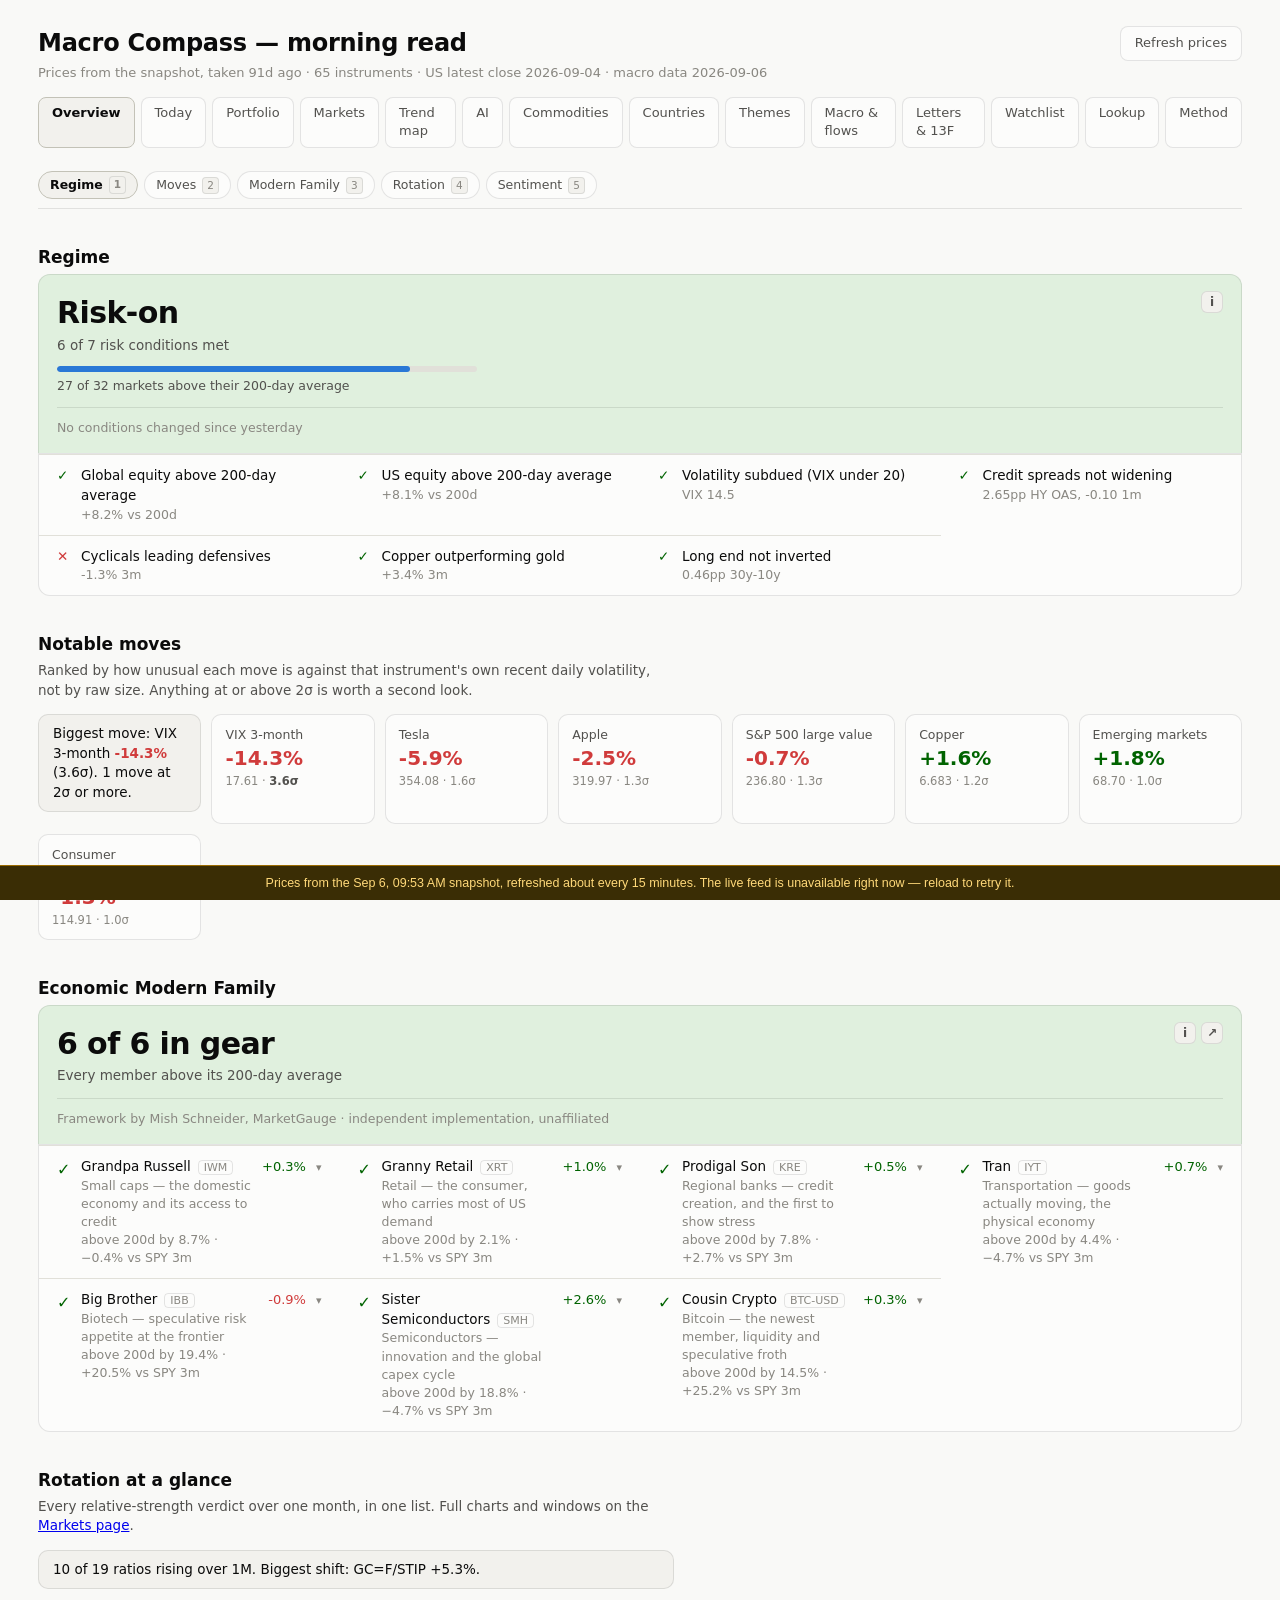
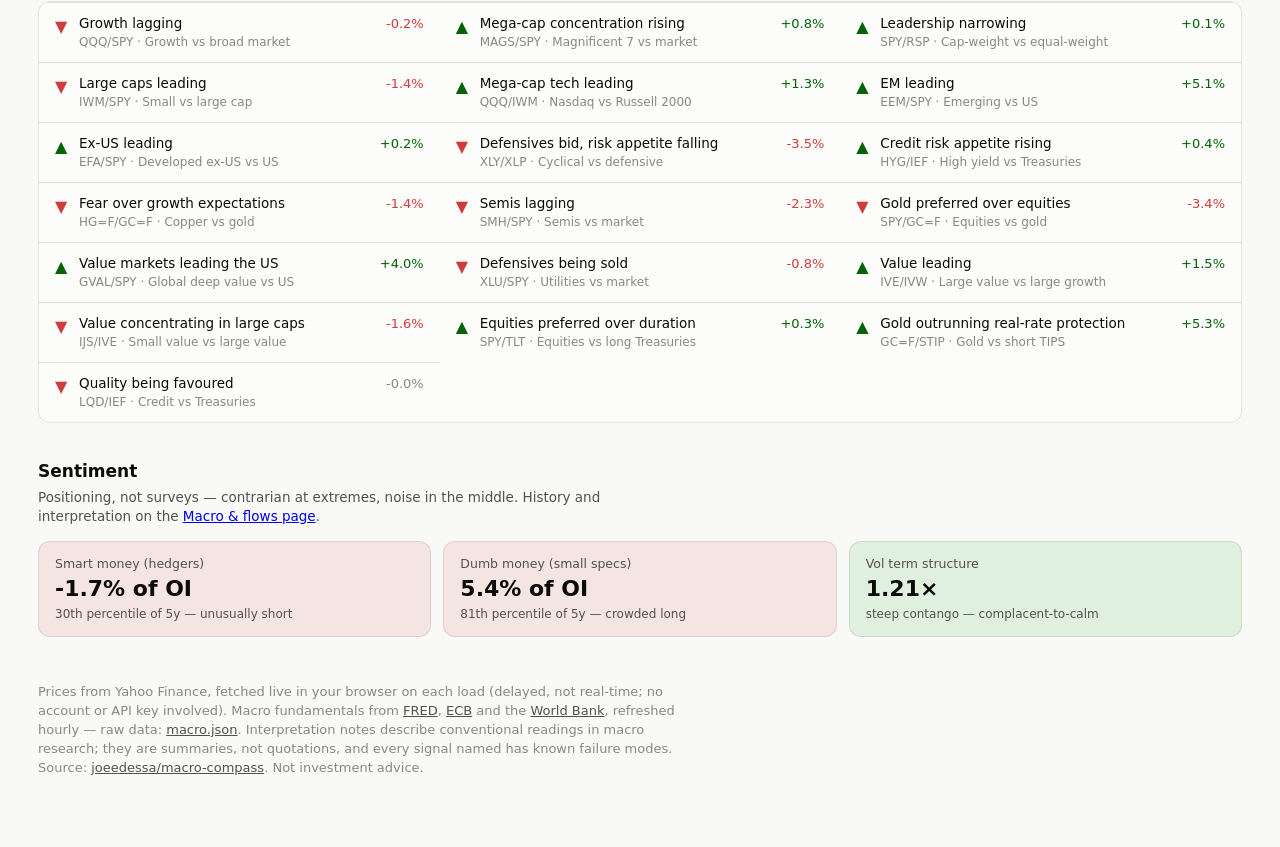
==== docs/index.html @ 332bec7d "The slope arrow reached five pages and skipped the watchlist Asked where to see it on the watchlist." ====
<!DOCTYPE html>
<html lang="en">
<head>
<meta charset="utf-8">
<meta name="viewport" content="width=device-width, initial-scale=1">
<title>Macro Compass — morning read</title>
<!-- SVG for modern browsers; the .ico fallback is what Safari and older
     browsers show in the tab, so both are needed to lose the default globe. -->
<link rel="icon" href="favicon.svg" type="image/svg+xml">
<link rel="alternate icon" href="favicon.ico" sizes="any">
<link rel="apple-touch-icon" href="apple-touch-icon.png">
<meta name="theme-color" content="#0f1b2d">
<meta name="description" content="Macro morning read: regime, relative strength and global markets from official and live sources.">
<link rel="manifest" href="site.webmanifest">
<link rel="stylesheet" href="styles.css?v=20260905e">
<link rel="stylesheet" href="mobile.css?v=20260905e">
<script src="mobile.js?v=20260905e" defer></script>
<script src="pricefloor.js?v=20260905e"></script>
<script src="quotes.js?v=20260905e"></script>
<script src="links.js?v=20260905e"></script>
</head>
<body>
<div class="wrap">
  <header>
    <div>
      <h1>Macro Compass — morning read</h1>
      <p class="stamp" id="stamp"></p>
    </div>
    <button id="refresh" type="button">Refresh prices</button>
  </header>
  <nav class="pages">
    <a href="./" class="here">Overview</a>
    <a href="tape.html">Today</a>
    <a href="portfolio.html">Portfolio</a>
    <a href="markets.html">Markets</a>
    <a href="trend.html">Trend map</a>
    <a href="ai.html">AI</a>
    <a href="commodities.html">Commodities</a>
    <a href="countries.html">Countries</a>
    <a href="themes.html">Themes</a>
    <a href="macro.html">Macro &amp; flows</a>
    <a href="letters.html">Letters &amp; 13F</a>
    <a href="watch.html">Watchlist</a>
    <a href="lookup.html">Lookup</a>
    <a href="method.html">Method</a>
  </nav>

  <nav class="jump" id="jump" aria-label="Jump to section">
    <a href="#s-regime" data-key="1">Regime<kbd>1</kbd></a>
    <a href="#s-moves" data-key="2">Moves<kbd>2</kbd></a>
    <a href="#s-family" data-key="3">Modern Family<kbd>3</kbd></a>
    <a href="#s-rotation" data-key="4">Rotation<kbd>4</kbd></a>
    <a href="#s-sentiment" data-key="5">Sentiment<kbd>5</kbd></a>
  </nav>

  <p id="status" hidden></p>

  <div id="markets" hidden>
    <h2 id="s-regime">Regime</h2>
    <div id="regime"></div>

    <h2 id="s-moves">Notable moves</h2>
    <p class="lede">Ranked by how unusual each move is against that instrument's own recent daily
      volatility, not by raw size. Anything at or above 2σ is worth a second look.</p>
    <div id="movers"></div>

    <h2 id="s-family">Economic Modern Family</h2>
    <div id="family"></div>

    <h2 id="s-rotation">Rotation at a glance</h2>
    <p class="lede">Every relative-strength verdict over one month, in one list.
      Full charts and windows on the <a href="markets.html">Markets page</a>.</p>
    <div id="rsnap"></div>

    <h2 id="s-sentiment">Sentiment</h2>
    <p class="lede">Positioning, not surveys — contrarian at extremes, noise in the middle.
      History and interpretation on the <a href="macro.html">Macro &amp; flows page</a>.</p>
    <div id="senti-strip"></div>
  </div>

  <footer>
    <p>Prices from Yahoo Finance, fetched live in your browser on each load (delayed, not real-time;
      no account or API key involved). Macro fundamentals from
      <a href="https://fred.stlouisfed.org/" rel="noopener">FRED</a>,
      <a href="https://data.ecb.europa.eu/" rel="noopener">ECB</a> and the
      <a href="https://data.worldbank.org/" rel="noopener">World Bank</a>, refreshed hourly —
      raw data: <a href="data/macro.json">macro.json</a>.
      Interpretation notes describe conventional readings in macro research; they are summaries,
      not quotations, and every signal named has known failure modes.
      Source: <a href="https://github.com/joeedessa/macro-compass" rel="noopener">joeedessa/macro-compass</a>.
      Not investment advice.</p>
  </footer>
</div>
<!-- Bump ?v= whenever these change: the Pages CDN and browsers cache them
     aggressively, and a stale app.js against a fresh page is a silent failure. -->
<script src="info.js?v=20260905e"></script>
<script src="universe.js?v=20260905e"></script>
<script src="app.js?v=20260905e"></script>
</body>
</html>
---- docs/styles.css ----
:root {
    color-scheme: light dark;
    --page:#f9f9f7; --surface-1:#fcfcfb; --surface-2:#f2f1ed;
    --text-primary:#0b0b0b; --text-secondary:#52514e; --text-muted:#898781;
    --grid:#e1e0d9; --baseline:#c3c2b7; --border:rgba(11,11,11,0.10);
    --series-1:#2a78d6; --series-2:#eb6834; --series-3:#1baf7a; --ma150:#9aa0a6;
    --up:#006300; --down:#d03b3b;
    --on-bg:rgba(12,163,12,0.10); --off-bg:rgba(208,59,59,0.10); --mixed-bg:rgba(250,178,25,0.14);
    /* Market state, deliberately not green and red.
       Open and closed were drawn in the same two colours as up and down, on
       pages where both appear inside one card — so a red dot beside a red
       percentage read as "down twice" rather than "shut, and down". A market
       being open is not good news and a market being shut is not bad news;
       they are not that kind of fact. Amber for trading, grey for not, and
       neither colour means anything about direction anywhere on this site. */
    --open:#a8730a; --open-bg:rgba(250,178,25,0.13); --shut:#898781;
  }
  @media (prefers-color-scheme: dark) {
    :root:where(:not([data-theme="light"])) {
      --page:#0d0d0d; --surface-1:#1a1a19; --surface-2:#232322;
      --text-primary:#fff; --text-secondary:#c3c2b7; --text-muted:#898781;
      --grid:#2c2c2a; --baseline:#383835; --border:rgba(255,255,255,0.10);
      --series-1:#3987e5; --series-2:#d95926; --series-3:#199e70; --ma150:#7d8286;
      --up:#0ca30c; --down:#e66767;
      --on-bg:rgba(12,163,12,0.14); --off-bg:rgba(230,103,103,0.14); --mixed-bg:rgba(250,178,25,0.16);
    --open:#fab219; --open-bg:rgba(250,178,25,0.16); --shut:#898781;
    }
  }
  :root[data-theme="dark"] {
    --page:#0d0d0d; --surface-1:#1a1a19; --surface-2:#232322;
    --text-primary:#fff; --text-secondary:#c3c2b7; --text-muted:#898781;
    --grid:#2c2c2a; --baseline:#383835; --border:rgba(255,255,255,0.10);
    --series-1:#3987e5; --series-2:#d95926; --series-3:#199e70; --ma150:#7d8286;
    --up:#0ca30c; --down:#e66767;
    --on-bg:rgba(12,163,12,0.14); --off-bg:rgba(230,103,103,0.14); --mixed-bg:rgba(250,178,25,0.16);
    --open:#fab219; --open-bg:rgba(250,178,25,0.16); --shut:#898781;
  }
  * { box-sizing:border-box; margin:0; }
  body { background:var(--page); color:var(--text-primary);
    font-family:system-ui,-apple-system,"Segoe UI",sans-serif; line-height:1.45; }
  .wrap { max-width:1240px; margin:0 auto; padding:26px 18px 70px; }

  header { display:flex; justify-content:space-between; align-items:flex-start; gap:16px; flex-wrap:wrap; }
  h1 { font-size:24px; font-weight:650; letter-spacing:-0.01em; }
  .stamp { color:var(--text-muted); font-size:13px; margin-top:3px; }
  #refresh { font:inherit; font-size:13px; color:var(--text-secondary); background:var(--surface-1);
    border:1px solid var(--border); border-radius:8px; padding:7px 14px; cursor:pointer; }
  #refresh:hover { color:var(--text-primary); }
  #status { margin:26px 0; color:var(--text-secondary); font-size:14px; }

  h2 { font-size:17px; font-weight:650; margin:36px 0 4px; }
  .lede { color:var(--text-secondary); font-size:13.5px; margin-bottom:14px; max-width:74ch; }

  nav.pages { display:flex; gap:6px; margin-top:14px; }
  nav.pages a { font-size:13px; color:var(--text-secondary); text-decoration:none;
    border:1px solid var(--border); border-radius:8px; padding:6px 13px; background:var(--surface-1); }
  nav.pages a:hover { color:var(--text-primary); border-color:var(--baseline); }
  nav.pages a.here { color:var(--text-primary); font-weight:620; background:var(--surface-2); border-color:var(--baseline); }

  /* sticky section nav */
  .jump { position:sticky; top:0; z-index:20; display:flex; gap:6px; flex-wrap:wrap;
    padding:9px 0; margin:14px 0 0; background:var(--page);
    border-bottom:1px solid var(--border); }
  .jump.inline { position:static; border-bottom:none; padding:2px 0 0; margin:0 0 4px; }
  .jump a { font-size:12.5px; color:var(--text-secondary); text-decoration:none;
    border:1px solid var(--border); border-radius:999px; padding:4px 11px;
    background:var(--surface-1); display:inline-flex; align-items:center; gap:6px; white-space:nowrap; }
  .jump a:hover { color:var(--text-primary); border-color:var(--baseline); }
  .jump a.here { color:var(--text-primary); font-weight:620; border-color:var(--baseline); background:var(--surface-2); }
  kbd { font:inherit; font-size:10.5px; color:var(--text-muted); background:var(--surface-2);
    border:1px solid var(--border); border-radius:4px; padding:0 4px; line-height:1.5; }
  .tabbtn kbd { margin-left:6px; }
  h2[id] { scroll-margin-top:56px; }

  /* regime change strip */
  .regime-change { display:flex; align-items:center; gap:8px; flex-wrap:wrap; margin-top:12px;
    padding-top:11px; border-top:1px solid var(--border); }
  .regime-change .clabel { font-size:12.5px; color:var(--text-muted); }
  .flip { display:inline-flex; align-items:center; gap:5px; font-size:12.5px; font-weight:560;
    border:1px solid var(--border); border-radius:999px; padding:3px 10px; background:var(--surface-1); }
  .flip .fmark { font-weight:700; }
  .flip.gained { color:var(--up); } .flip.gained .fmark { color:var(--up); }
  .flip.lost { color:var(--down); } .flip.lost .fmark { color:var(--down); }
  .newtag { font-size:10px; font-weight:700; text-transform:uppercase; letter-spacing:0.05em;
    margin-left:7px; padding:1px 5px; border-radius:4px; background:var(--surface-2);
    color:var(--text-secondary); border:1px solid var(--border); vertical-align:1px; }
  .regime-item.flipped-today { background:var(--surface-2); }

  /* back to top */
  #totop { position:fixed; right:18px; bottom:18px; z-index:40; width:40px; height:40px;
    border-radius:50%; border:1px solid #eda100; background:#eda100;
    color:#241a03; font-size:17px; font-weight:700; cursor:pointer; display:none;
    align-items:center; justify-content:center; box-shadow:0 4px 14px rgba(0,0,0,0.28); }
  #totop.show { display:flex; }
  #totop:hover { background:#fab219; border-color:#fab219; }

  /* per-section auto summary */
  .secsum { font-size:13.5px; color:var(--text-primary); background:var(--surface-2);
    border:1px solid var(--border); border-radius:10px; padding:9px 14px; margin-bottom:12px;
    max-width:74ch; }
  .secsum .delta { font-weight:620; }

  /* compact family rows (regime-style grid; chart opens in the shared panel below) */
  .family-list.compact { display:grid; grid-template-columns:repeat(auto-fit,minmax(300px,1fr)); }
  .family-list.compact .family-row { border-top:1px solid var(--grid); }
  .family-list.compact .family-row[aria-expanded="true"] { background:var(--surface-2); }
  #family-detail { background:var(--surface-2); border:1px solid var(--border); border-top:none;
    border-radius:0 0 12px 12px; padding:10px 18px 16px; }
  #family-detail .chart, #family-detail .legend { max-width:660px; }
  #family-detail .dtitle { font-size:13.5px; font-weight:620; margin:4px 0 2px; }

  /* signal scan */
  .sigwrap { background:var(--surface-1); border:1px solid var(--border); border-radius:12px; overflow:hidden; }
  .sigrow { display:flex; gap:10px; align-items:baseline; padding:9px 16px; border-top:1px solid var(--grid);
    font-size:13.5px; flex-wrap:wrap; }
  .sigrow:first-child { border-top:none; }
  .sigrow .mark { font-weight:700; width:14px; flex:none; }
  .sigrow .mark.up { color:var(--up); } .sigrow .mark.down { color:var(--down); }
  .sigrow .sname { color:var(--text-primary); font-weight:560; }
  .sigrow .ssym { color:var(--text-muted); font-size:12px; }
  .sigrow .swhat { color:var(--text-secondary); }
  .sigrow .swhen { margin-left:auto; color:var(--text-muted); font-size:12.5px; white-space:nowrap; }
  .sigrow .whip { color:var(--series-2); font-size:12px; border:1px solid var(--border);
    border-radius:4px; padding:0 5px; }

  .siggroup { margin-bottom:10px; }
  .siggroup summary { font-size:13px; font-weight:620; color:var(--text-secondary); cursor:pointer;
    padding:7px 2px; }
  .siggroup summary:hover { color:var(--text-primary); }
  .siggroup[open] summary { color:var(--text-primary); }

  /* rotation snapshot (overview) */
  .rsnap-list { background:var(--surface-1); border:1px solid var(--border); border-radius:12px;
    overflow:hidden; display:grid; grid-template-columns:repeat(auto-fit,minmax(330px,1fr)); }
  .rsnap-row { display:flex; gap:10px; align-items:flex-start; padding:11px 16px;
    border-top:1px solid var(--grid); text-decoration:none; color:inherit; }
  .rsnap-row:hover { background:var(--surface-2); }
  .rsnap-row .mark { font-weight:700; flex:none; width:14px; padding-top:1px; }
  .rsnap-row .mark.up { color:var(--up); } .rsnap-row .mark.down { color:var(--down); }
  .rsnap-row .rtext { display:flex; flex-direction:column; min-width:0; }
  .rsnap-row .rlabel { font-size:13.5px; color:var(--text-primary); }
  .rsnap-row .rdetail { font-size:12px; color:var(--text-muted); }
  .rsnap-delta { margin-left:auto; flex:none; font-size:13px; padding-top:1px; }

  /* sentiment strip */
  .senti-strip { display:grid; grid-template-columns:repeat(auto-fit,minmax(230px,1fr));
    gap:12px; margin-bottom:14px; }
  .senti-pill { border:1px solid var(--border); border-radius:12px; padding:13px 16px;
    background:var(--surface-1); }
  .senti-pill.good { background:var(--on-bg); } .senti-pill.bad { background:var(--off-bg); }
  .senti-pill.neutral { background:var(--mixed-bg); }
  .sp-label { font-size:12.5px; color:var(--text-secondary); }
  .sp-value { font-size:22px; font-weight:650; font-variant-numeric:tabular-nums; }
  .sp-detail { font-size:12px; color:var(--text-secondary); margin-top:1px; }

  /* Modern Family: same condition-list vocabulary as the regime block, with
     each member's chart collapsed behind its row. */
  .family-list { background:var(--surface-1); border:1px solid var(--border);
    border-radius:0 0 12px 12px; overflow:hidden; }
  .family-row { display:flex; align-items:flex-start; gap:10px; width:100%; text-align:left;
    font:inherit; background:none; border:none; border-top:1px solid var(--grid);
    padding:11px 18px; cursor:pointer; color:var(--text-primary); }
  .family-row:hover { background:var(--surface-2); }
  .family-row .mark { font-weight:700; flex:none; width:14px; padding-top:1px; }
  .family-row.yes .mark { color:var(--up); } .family-row.no .mark { color:var(--down); }
  .family-row .rtext { display:flex; flex-direction:column; min-width:0; }
  .family-row .rlabel { font-size:13.5px; }
  .tick { font-size:11px; color:var(--text-muted); margin-left:7px;
    border:1px solid var(--border); border-radius:4px; padding:0 5px;
    font-variant-numeric:tabular-nums; }
  .rowright { margin-left:auto; display:flex; align-items:center; gap:10px; flex:none;
    font-size:13px; padding-top:1px; }
  .chev { color:var(--text-muted); font-size:11px; transition:transform .2s ease; }
  .family-row[aria-expanded="true"] .chev { transform:rotate(180deg); }
  /* The SVG scales to its container, so at full row width it would render
     enormously tall. Cap it to a readable size. */
  .family-chart { padding:6px 18px 14px; background:var(--surface-2); }
  .family-chart .chart, .family-chart .legend { max-width:660px; }
  .expandall { font:inherit; font-size:12.5px; color:var(--text-secondary); background:var(--surface-1);
    border:1px solid var(--border); border-radius:8px; padding:5px 12px; cursor:pointer; margin-top:10px; }
  .expandall:hover { color:var(--text-primary); border-color:var(--baseline); }
  #family .regime-head { border-radius:12px 12px 0 0; }
  #family .infopanel { border-radius:0; border-top:none; }
  @media (prefers-reduced-motion:reduce) { .chev { transition:none; } }

  .icon { font:inherit; font-size:12px; line-height:1; width:22px; height:22px; display:inline-flex;
    align-items:center; justify-content:center; border:1px solid var(--border); border-radius:6px;
    background:var(--surface-2); color:var(--text-secondary); cursor:pointer; text-decoration:none;
    font-style:normal; font-weight:620; flex:none; }
  .icon:hover { color:var(--text-primary); border-color:var(--baseline); }
  .tools { display:flex; gap:5px; }

  /* regime */
  .regime-head { border-radius:12px 12px 0 0; padding:16px 18px; border:1px solid var(--border); border-bottom:none; }
  .regime-head.on { background:var(--on-bg); } .regime-head.off { background:var(--off-bg); }
  .regime-head.mixed { background:var(--mixed-bg); }
  .regime-top { display:flex; justify-content:space-between; align-items:flex-start; gap:12px; }
  .regime-label { font-size:30px; font-weight:660; letter-spacing:-0.02em; }
  .regime-score { font-size:13.5px; color:var(--text-secondary); margin-top:1px; }
  .breadth { margin-top:11px; max-width:420px; }
  .breadth-bar { height:6px; border-radius:3px; background:var(--grid); overflow:hidden; }
  .breadth-fill { height:100%; background:var(--series-1); border-radius:3px; }
  .breadth-text { display:block; font-size:12.5px; color:var(--text-secondary); margin-top:5px; }
  .regime-list { display:grid; grid-template-columns:repeat(auto-fit,minmax(280px,1fr));
    background:var(--surface-1); border:1px solid var(--border); border-radius:0 0 12px 12px; }
  .regime-item { display:flex; gap:10px; padding:11px 18px; border-top:1px solid var(--grid); font-size:13.5px; }
  .regime-item .mark { font-weight:700; flex:none; width:14px; }
  .regime-item.yes .mark { color:var(--up); } .regime-item.no .mark { color:var(--down); }
  .rtext { display:flex; flex-direction:column; }
  .rlabel { color:var(--text-primary); }
  .rdetail { color:var(--text-muted); font-size:12.5px; font-variant-numeric:tabular-nums; }
  .infopanel { background:var(--surface-1); border:1px solid var(--border); border-top:none;
    border-radius:0 0 12px 12px; padding:14px 18px 16px; margin-top:-1px; }
  .infopanel h4 { font-size:13.5px; font-weight:620; margin-bottom:4px; }
  .infopanel h4 + .ibody { margin-top:0; }
  .ibody { font-size:13px; color:var(--text-secondary); margin-top:8px; max-width:78ch; }

  /* movers */
  #movers { display:grid; grid-template-columns:repeat(auto-fill,minmax(150px,1fr)); gap:10px; }
  .mover { background:var(--surface-1); border:1px solid var(--border); border-radius:10px;
    padding:11px 13px; text-decoration:none; display:block; }
  .mover:hover { border-color:var(--baseline); }
  .mname { font-size:12.5px; color:var(--text-secondary); }
  .mbig { font-size:20px; font-weight:620; display:block; }
  .msub { font-size:11.5px; color:var(--text-muted); font-variant-numeric:tabular-nums; }
  .msub .sig { color:var(--text-secondary); font-weight:620; }

  .delta { font-variant-numeric:tabular-nums; }
  .delta.up { color:var(--up); } .delta.down { color:var(--down); } .delta.flat { color:var(--text-muted); }

  /* switchers & tabs */
  .switch { display:flex; align-items:center; gap:6px; flex-wrap:wrap; margin-bottom:14px; }
  .switch .slabel { font-size:13px; color:var(--text-muted); margin-right:2px; }
  .rangebtn, .tabbtn { font:inherit; font-size:13px; color:var(--text-secondary); background:var(--surface-1);
    border:1px solid var(--border); border-radius:8px; padding:5px 12px; cursor:pointer; }
  .rangebtn:hover, .tabbtn:hover { color:var(--text-primary); }
  .rangebtn[aria-pressed="true"], .tabbtn[aria-selected="true"] {
    color:var(--text-primary); font-weight:620; border-color:var(--baseline); background:var(--surface-2); }
  .rangebtn[aria-pressed="true"]::before, .tabbtn[aria-selected="true"]::before { content:"✓ "; font-weight:700; }

  /* cards */
  .grid { display:grid; gap:14px; grid-template-columns:repeat(auto-fill,minmax(330px,1fr)); }
  .card { perspective:1200px; }
  .card-inner { position:relative; transition:transform .45s ease; transform-style:preserve-3d; height:100%; }
  .card.flipped .card-inner { transform:rotateY(180deg); }
  .face { background:var(--surface-1); border:1px solid var(--border); border-radius:12px;
    padding:15px 16px 12px; backface-visibility:hidden; -webkit-backface-visibility:hidden; height:100%; }
  /* The note is often taller than the chart it replaces, so the back face
     scrolls, with a fade at the foot so it is obvious there is more below. */
  .face.back { position:absolute; inset:0; transform:rotateY(180deg); overflow-y:auto;
    -webkit-overflow-scrolling:touch;
    mask-image:linear-gradient(to bottom,#000 calc(100% - 22px),transparent);
    -webkit-mask-image:linear-gradient(to bottom,#000 calc(100% - 22px),transparent); }
  .face.back::-webkit-scrollbar { width:6px; }
  .face.back::-webkit-scrollbar-thumb { background:var(--baseline); border-radius:3px; }
  .face.back .ibody:last-child { padding-bottom:14px; }
  .card-head { display:flex; justify-content:space-between; align-items:flex-start; gap:10px; }
  .card h3 { font-size:14.5px; font-weight:620; }
  .card .meta { font-size:12px; color:var(--text-muted); margin-top:1px; }
  .card .latest { font-size:13px; color:var(--text-secondary); margin-top:3px; }
  .card .latest strong { color:var(--text-primary); font-weight:650; font-variant-numeric:tabular-nums; }
  .verdict { font-size:12.5px; margin-top:2px; font-weight:560; }
  .verdict.up { color:var(--up); } .verdict.down { color:var(--down); }
  .chart { position:relative; margin-top:6px; }
  .chart svg { display:block; width:100%; height:auto; }
  .chartslot { min-height:150px; }
  .legend { display:flex; gap:11px; flex-wrap:wrap; margin-top:7px; font-size:11.5px; color:var(--text-secondary); }
  .legend .key { display:inline-flex; align-items:center; gap:5px; }
  .legend .swatch { width:13px; height:0; border-top:2.5px solid; border-radius:2px; }
  .tooltip { position:absolute; pointer-events:none; display:none; background:var(--surface-1);
    border:1px solid var(--border); border-radius:8px; padding:6px 9px; font-size:12.5px;
    box-shadow:0 4px 14px rgba(0,0,0,0.14); z-index:5; }
  .tdate { color:var(--text-muted); font-size:11.5px; margin-bottom:2px; }
  .trow { display:flex; gap:6px; align-items:center; }
  .trow .tkey { width:12px; border-top:2.5px solid var(--series-1); border-radius:2px; flex:none; }
  .tval { font-weight:650; font-variant-numeric:tabular-nums; }
  .tname { color:var(--text-secondary); }

  /* market tables */
  .tabletitle { font-size:13px; font-weight:620; color:var(--text-secondary);
    text-transform:uppercase; letter-spacing:0.04em; margin:22px 0 7px; }
  .tablewrap { overflow-x:auto; background:var(--surface-1); border:1px solid var(--border); border-radius:12px; }
  table.mkt { border-collapse:collapse; width:100%; font-size:13px; min-width:860px; }
  table.mkt th { font-size:11.5px; font-weight:600; color:var(--text-muted); text-transform:uppercase;
    letter-spacing:0.03em; text-align:right; padding:9px 12px; border-bottom:1px solid var(--grid); white-space:nowrap; }
  table.mkt th.left, table.mkt td.left { text-align:left; }
  table.mkt td { padding:8px 12px; border-bottom:1px solid var(--grid); text-align:right;
    white-space:nowrap; font-variant-numeric:tabular-nums; }
  table.mkt tbody tr:last-child td { border-bottom:none; }
  table.mkt tbody tr:hover { background:var(--surface-2); }
  .iname { display:block; color:var(--text-primary); text-decoration:none; }
  .iname:hover { text-decoration:underline; }
  .isym { display:block; font-size:11.5px; color:var(--text-muted); }
  .trend { font-size:12px; }
  .trend.up { color:var(--up); } .trend.down { color:var(--down); }
  table.mkt td svg { display:block; margin-left:auto; }

  footer { margin-top:46px; font-size:13px; color:var(--text-muted); max-width:80ch; }
  footer a { color:var(--text-secondary); }
  .muted { color:var(--text-muted); font-size:13.5px; }
  @media (prefers-reduced-motion:reduce) { .card-inner { transition:none; } }

/* signal scan: six-column bull→bear, fast→slow layout */
.sigcols { display:grid; grid-template-columns:repeat(5,1fr); gap:10px; margin-bottom:6px; }
@media (max-width:1150px) { .sigcols { grid-template-columns:repeat(3,1fr); } }
@media (max-width:640px) { .sigcols { grid-template-columns:repeat(2,1fr); } }
/* bull block above, bear block below, each running fast to slow */
.sigblock { margin-bottom:14px; }
.sigblock > h3 { font-size:13.5px; margin:0 0 2px; display:flex; align-items:baseline; gap:8px;
  flex-wrap:wrap; }
.sigblock.bull > h3 { color:var(--up); }
.sigblock.bear > h3 { color:var(--down); }
.sigblock > h3 .ladder { font-size:11px; font-weight:500; color:var(--text-muted); }
.sigcol .tierhead { font-size:14px; font-weight:680; margin:0; padding:10px 12px 1px;
  color:var(--text-primary); letter-spacing:-0.01em; }
.sigblock.bull .sigcol .tierhead, .sigblock.bull .sigcol .sigsub {
  background:color-mix(in srgb, var(--surface-2) 84%, var(--up)); }
.sigblock.bear .sigcol .tierhead, .sigblock.bear .sigcol .sigsub {
  background:color-mix(in srgb, var(--surface-2) 84%, var(--down)); }
.sigblock.bull .sigcol .sigsub { border-bottom:1px solid var(--up); }
.sigblock.bear .sigcol .sigsub { border-bottom:1px solid var(--down); }
.sigcol { background:var(--surface-1); border:1px solid var(--border); border-radius:12px;
  padding:0 0 8px; min-width:0; overflow:hidden; }
.sigcol h4 { margin:0 0 2px; font-size:12.5px; }
.sigcol.bull h4 { color:var(--up); }
.sigcol.bear h4 { color:var(--down); }
.sigcol .sigsub { font-size:11.5px; color:var(--text-secondary); margin:0;
  padding:0 12px 8px; }
.sigitem { padding:5px 12px; border-top:1px solid var(--grid); font-size:12.5px; }
.sigcol div.sigitem:first-of-type { border-top:none; padding-top:8px; }
.sigitem a { color:var(--text-primary); font-weight:600; text-decoration:none; }
.sigitem a:hover { text-decoration:underline; }
.sigitem .sighint { display:block; font-size:10.5px; color:var(--text-muted); white-space:normal; }
.sigitem .whiptag { color:var(--series-2); font-size:10px; border:1px solid var(--border);
  border-radius:4px; padding:0 4px; margin-left:5px; }
.sigcol .signone { font-size:11.5px; color:var(--text-muted);
  margin:0; padding:9px 12px 2px; }


/* ---- Markets: cross-asset map ---- */
.crossgrid { display:grid; grid-template-columns:repeat(auto-fit,minmax(300px,1fr)); gap:12px; }
.crosscard { background:var(--surface-1); border:1px solid var(--border); border-radius:12px;
  padding:12px 14px; }
.crosscard .chead { display:flex; align-items:baseline; justify-content:space-between; gap:8px; }
.crosscard .cname { font-size:13.5px; font-weight:650; }
.crosscard .cwin { font-size:10.5px; color:var(--text-muted); }
.crosscard .clegs { display:flex; gap:8px; margin:8px 0 7px; flex-wrap:wrap; }
.crosscard .cleg { flex:1 1 120px; border:1px solid var(--border); border-radius:9px;
  padding:5px 9px; min-width:0; }
.crosscard .cleg.up { background:var(--on-bg); }
.crosscard .cleg.down { background:var(--off-bg); }
.crosscard .clabel { display:block; font-size:10.5px; color:var(--text-secondary);
  overflow:hidden; text-overflow:ellipsis; white-space:nowrap; }
.crosscard .cval { font-size:13.5px; font-weight:650; font-variant-numeric:tabular-nums; }
.crosscard .cverdict { font-size:12.5px; color:var(--text-primary); margin:0 0 5px; }
.crosscard .cwhy { font-size:11.5px; color:var(--text-muted); margin:0; }

/* ---- Markets: internals ---- */
.intblock { margin-bottom:20px; }
.intblock h3 { font-size:14px; margin:0 0 8px; display:flex; align-items:baseline; gap:8px;
  flex-wrap:wrap; }
.intblock h3 .intsub { font-size:11px; font-weight:500; color:var(--text-muted); }
.stylebox { display:grid; grid-template-columns:auto repeat(3,1fr); gap:6px; max-width:640px; }
.sbcorner { }
.sbcol { font-size:11px; color:var(--text-muted); text-transform:uppercase; letter-spacing:0.04em;
  text-align:center; align-self:end; padding-bottom:2px; }
.sbrow { font-size:11.5px; color:var(--text-secondary); align-self:center; padding-right:6px;
  text-align:right; font-weight:600; }
.sbcell { background:var(--surface-1); border:1px solid var(--border); border-radius:10px;
  padding:8px 10px; text-align:center; }
.sbval { font-size:15px; font-weight:680; font-variant-numeric:tabular-nums; }
.sbex { font-size:10px; color:var(--text-muted); }
.riskstrip { display:grid; grid-template-columns:repeat(auto-fit,minmax(160px,1fr)); gap:8px; }
.riskcard { border:1px solid var(--border); border-radius:11px; padding:8px 11px; }
.riskcard.on { background:var(--on-bg); }
.riskcard.off { background:var(--off-bg); }
.riskcard .rcname { font-size:11.5px; color:var(--text-secondary); }
.riskcard .rcval { font-size:16px; font-weight:680; font-variant-numeric:tabular-nums; }
.riskcard .rcsub { font-size:10.5px; color:var(--text-muted); }

/* ---- shared moving-average structure block (ma.js) ---- */
.mabreadth { display:grid; grid-template-columns:repeat(auto-fit,minmax(126px,1fr)); gap:8px;
  margin-bottom:11px; }
.macard { background:var(--surface-1); border:1px solid var(--border); border-radius:11px;
  padding:8px 11px; }
.macard.on { background:var(--on-bg); border-color:var(--up); }
.macard.off { background:var(--off-bg); border-color:var(--down); }
.macard .mal { font-size:10.5px; color:var(--text-muted); text-transform:uppercase;
  letter-spacing:0.04em; }
.macard .mav { font-size:19px; font-weight:680; font-variant-numeric:tabular-nums; }
.macard .mas { font-size:10.5px; color:var(--text-secondary); }
.malist { background:var(--surface-1); border:1px solid var(--border); border-radius:12px;
  overflow:hidden; }
.malist h4 { font-size:12.5px; font-weight:650; margin:0; padding:9px 13px;
  background:var(--surface-2); border-bottom:1px solid var(--grid); }
.malist h4 .masub { font-weight:500; color:var(--text-muted); }
.marow { display:grid; grid-template-columns:150px 1fr auto; gap:10px; align-items:baseline;
  padding:6px 13px; border-bottom:1px solid var(--grid); font-size:12.5px; }
.marow:last-child { border-bottom:none; }
.marow a { color:var(--text-primary); font-weight:640; text-decoration:none;
  overflow:hidden; text-overflow:ellipsis; white-space:nowrap; }
.marow a:hover { text-decoration:underline; }
.marow .mawhat { color:var(--text-secondary); }
.marow.good .mawhat { color:var(--up); }
.marow.bad .mawhat { color:var(--down); }
.marow .madist { color:var(--text-muted); font-variant-numeric:tabular-nums;
  font-size:11.5px; white-space:nowrap; }
.malist .manone { font-size:12.5px; color:var(--text-muted); padding:10px 13px; margin:0; }

/* ---- moving-average columns (ma.js) ---- */
.switch { display:flex; gap:5px; align-items:center; margin:0 0 10px; flex-wrap:wrap; }
.switch .slabel { font-size:12px; color:var(--text-muted); margin-right:3px; }
.switch .mafixed { font-size:12px; color:var(--text-secondary); background:var(--surface-2);
  border:1px solid var(--border); border-radius:8px; padding:4px 11px; }
.rangebtn[disabled] { opacity:0.6; cursor:default; }
.switch .manote { font-size:11.5px; color:var(--text-muted); max-width:70ch; }
td.maup { color:var(--up); } td.madown { color:var(--down); } td.madim { color:var(--text-muted); }
.matag { display:block; font-size:9.5px; font-weight:650; text-transform:lowercase; }
.matag.held, .matag.reclaimed { color:var(--up); }
.matag.lost, .matag.rejected { color:var(--down); }

.maside { font-size:9px; vertical-align:1px; opacity:0.85; }
---- docs/mobile.css ----
/* Mobile and landscape behaviour, shared by every page.
 *
 * The site was built at desktop width and the phone was an afterthought: the
 * page navigation is fourteen chips in a row that does not wrap, so on a 390px
 * screen it pushed the whole document wider than the viewport and every line of
 * text was clipped at the right edge. Fixing the nav fixes the page.
 *
 * Loaded last in every head so these rules win over each page's own <style>
 * without needing !important — media queries add no specificity, so source
 * order is what decides.
 *
 * Three problems, three sections below:
 *   1. the navigation strip          — scrolls sideways instead of overflowing
 *   2. the first column              — capped, so the table is not all symbol
 *   3. width, portrait and landscape — gutters reclaimed, tables full-bleed
 */

/* ============================================================
   1. Page navigation
   ============================================================
   Fourteen destinations do not fit on a phone and never will, so the row
   becomes a horizontal scroller — one tap to any nearby page, which beats a
   dropdown's two. nowrap on the links is what stops "Trend map" and "Macro &
   flows" breaking over two lines and making every chip in the row twice as
   tall as it needs to be. mobile.js scrolls the current page into view and
   marks the strip scrollable so the edge fade only appears when there is
   something past the edge. */
@media (max-width: 900px) {
  nav.pages {
    flex-wrap: nowrap;
    overflow-x: auto;
    overscroll-behavior-x: contain;
    scroll-snap-type: x proximity;
    -webkit-overflow-scrolling: touch;
    scrollbar-width: none;
    padding-bottom: 2px;
  }
  nav.pages::-webkit-scrollbar { display: none; }
  nav.pages a {
    flex: 0 0 auto;
    white-space: nowrap;
    scroll-snap-align: start;
    scroll-margin-left: 12px;
  }
  /* Only faded once JS confirms there is more to reach. */
  nav.pages.scrollable {
    -webkit-mask-image: linear-gradient(to right, #000 calc(100% - 26px), transparent 100%);
    mask-image: linear-gradient(to right, #000 calc(100% - 26px), transparent 100%);
  }
  nav.pages.scrollable.atend {
    -webkit-mask-image: linear-gradient(to right, transparent 0, #000 26px);
    mask-image: linear-gradient(to right, transparent 0, #000 26px);
  }
  nav.pages.scrollable.mid {
    -webkit-mask-image: linear-gradient(to right, transparent 0, #000 26px,
      #000 calc(100% - 26px), transparent 100%);
    mask-image: linear-gradient(to right, transparent 0, #000 26px,
      #000 calc(100% - 26px), transparent 100%);
  }

  /* The rows that sit beside the nav on desktop stack under it instead of
     competing for width. */
  .navrow { flex-wrap: wrap; }
  .navrow nav.pages { flex: 1 1 100%; min-width: 0; }
}

/* ============================================================
   2. The first column
   ============================================================
   Every data table leads with a name and a secondary line under it — the
   company under the symbol, or the symbol under the instrument. At desktop
   width that is free; on a phone "Southern Cross Gold Consolidated Ltd."
   sets the column to half the screen and, because the column is sticky, it
   keeps that half no matter how far you scroll sideways.

   So the cell is capped and the lines inside it ellipsis. Reference tables
   (.tablewrap.ref, the Method page) opt out: their first column carries prose
   that has to be read in full, not identifiers you recognise from a prefix. */
@media (max-width: 720px) {
  .tablewrap:not(.ref) table th:first-child,
  .tablewrap:not(.ref) table td:first-child,
  table.wl th.left:first-child,
  table.wl td.left:first-child {
    max-width: 38vw;
  }
  .wsym, .wname, .iname, .isym, .psub, .cname {
    max-width: 100%;
    overflow: hidden;
    text-overflow: ellipsis;
    white-space: nowrap;
  }
  /* .wname carries a desktop cap of its own that would otherwise win on width. */
  .wname { max-width: 100%; }

  /* Tighter cells: the padding was tuned for a mouse, and eight pixels a side
     across six columns is a column's worth of screen. */
  .tablewrap:not(.ref) table th,
  .tablewrap:not(.ref) table td,
  table.wl th, table.wl td {
    padding: 6px 8px;
  }
  .tablewrap:not(.ref) table { font-size: 12.5px; }

  /* The in-header search boxes set their own generous minimum. */
  table.wl th.left input[type="text"],
  .tablewrap th input[type="text"] { min-width: 0; width: 100%; }
}

/* ============================================================
   3. Width — portrait and landscape
   ============================================================ */
@media (max-width: 720px) {
  .wrap { padding: 16px 12px 56px; }
  h1 { font-size: 22px; }
  h2 { font-size: 16px; }
  .stamp, .lede { font-size: 12.5px; }

  /* Tables run to the screen edge rather than sitting inside the page
     gutters. On a table that scrolls sideways anyway, twenty-four pixels of
     margin buys nothing and costs a column.

     Only the outermost box moves. The watchlist nests .topscroll and
     .scrollbody inside .tablewrap, and pulling all three out by twelve
     pixels applied the offset three times over — the document ended up wider
     than the screen and every line of prose was clipped at the right edge,
     which was the original complaint, reintroduced by its own fix. */
  .tablewrap:not(.ref) {
    margin-left: -12px;
    margin-right: -12px;
    border-radius: 0;
    border-left: 0;
    border-right: 0;
    width: auto;
  }
  .scrollbody { border-radius: 0; border-left: 0; border-right: 0; }

  /* Controls wrap instead of overflowing. */
  .toolbar, .switch, .navrow { flex-wrap: wrap; }
  .toolbar input[type="text"] { min-width: 0; flex: 1 1 140px; }

  /* The add-a-setup and trade-log forms are grids whose tracks are sized by
     their inputs, and the inputs carry a 240px minimum from the desktop
     layout. A grid track cannot shrink below its content's minimum, so
     1fr alone does not help — the minimum has to go first. */
  form.add { grid-template-columns: minmax(0, 1fr); }
  form.add label { min-width: 0; }
  form.add input, form.add select { min-width: 0; width: 100%; }
}

/* Landscape on a phone. The screen is wide but short, so the vertical chrome
   is what to cut — the reader rotated the device to see more rows, not a
   larger heading. Text goes up a step because the extra width can carry it. */
@media (orientation: landscape) and (max-height: 500px) {
  .wrap { padding: 10px 10px 40px; }
  header, .navrow { margin-bottom: 6px; }
  h1 { font-size: 19px; }
  h2 { margin: 16px 0 4px; }
  .lede { margin-bottom: 6px; }
  .tablewrap:not(.ref) table { font-size: 13.5px; }
  .tablewrap:not(.ref) table th,
  .tablewrap:not(.ref) table td,
  table.wl th, table.wl td { padding: 7px 10px; }
  .tablewrap:not(.ref) table th:first-child,
  .tablewrap:not(.ref) table td:first-child,
  table.wl th.left:first-child,
  table.wl td.left:first-child { max-width: 30vw; }
  .tablewrap:not(.ref) { margin-left: -10px; margin-right: -10px; }
}

/* Nothing here should stop the reader pinching to zoom; the viewport meta
   allows it on every page and this only guards against iOS inflating text on
   rotation, which desynchronises a sticky column from its own header. */
html { -webkit-text-size-adjust: 100%; text-size-adjust: 100%; }
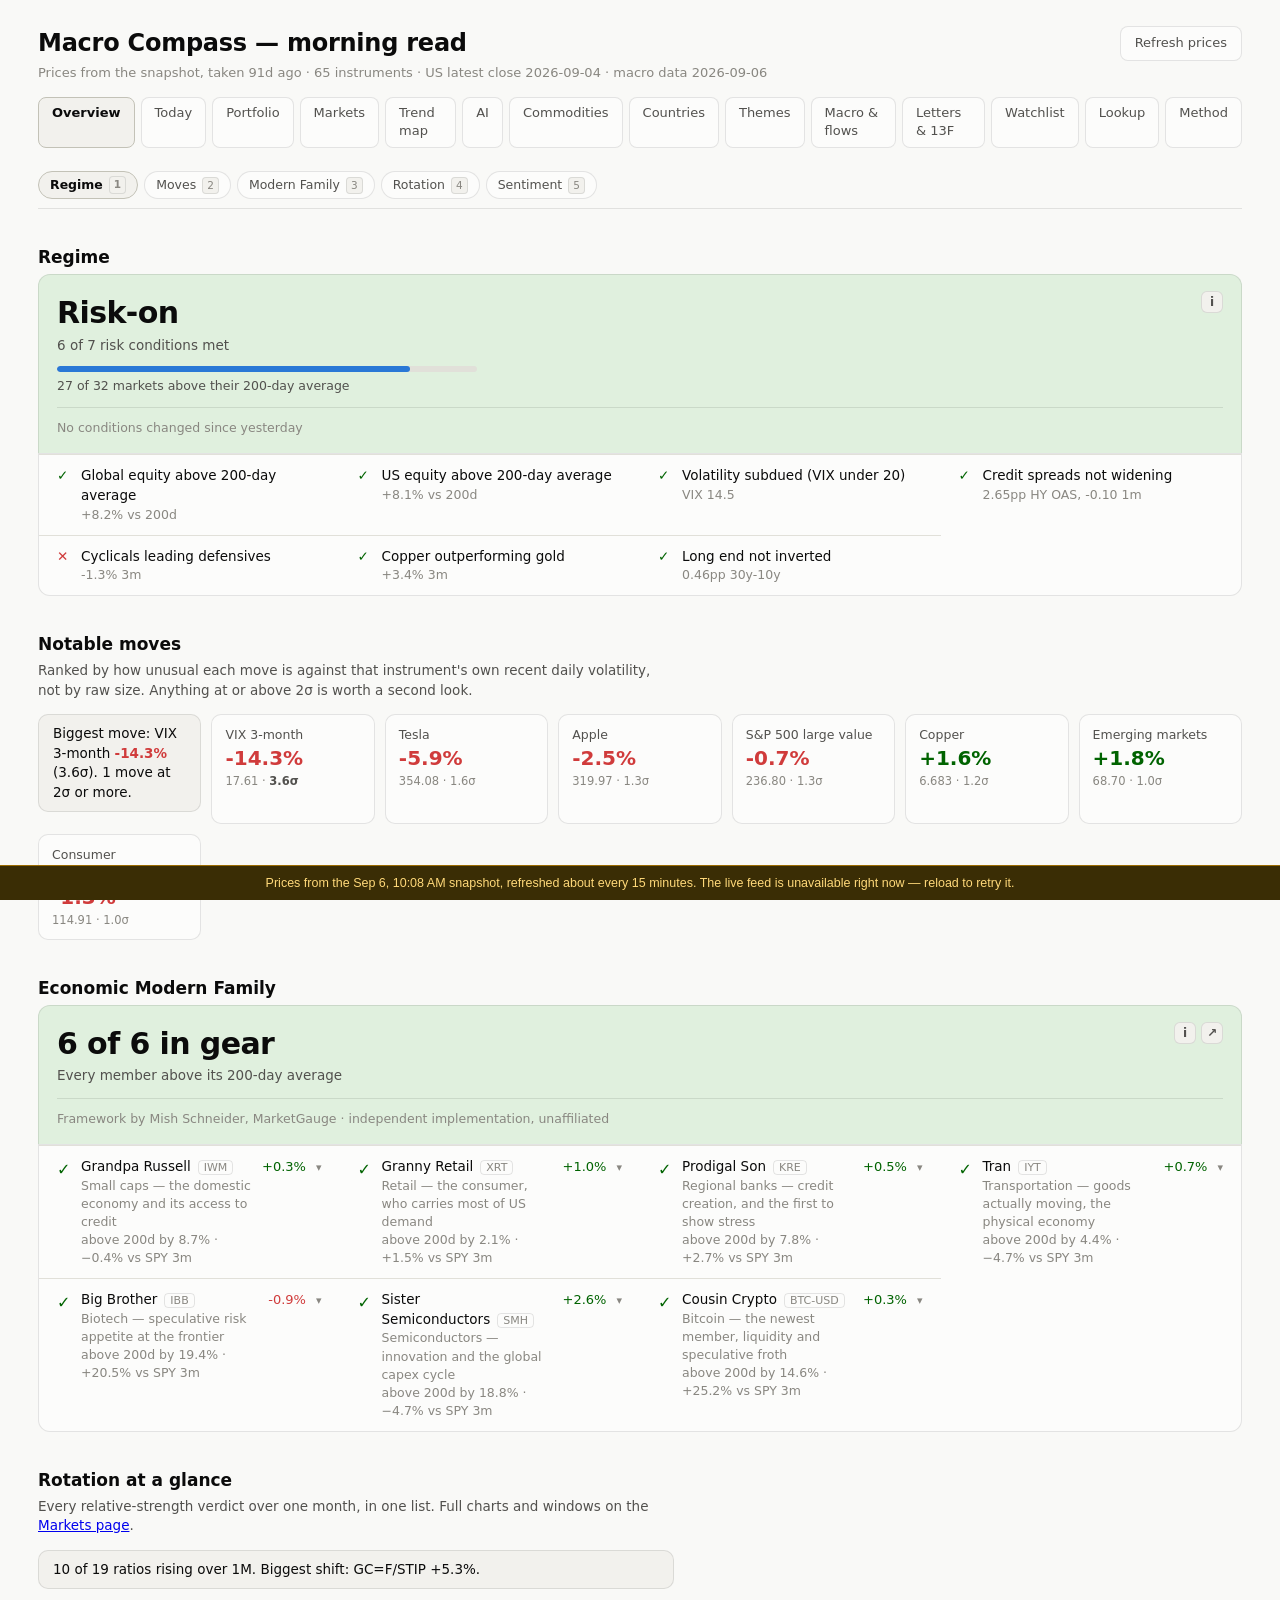
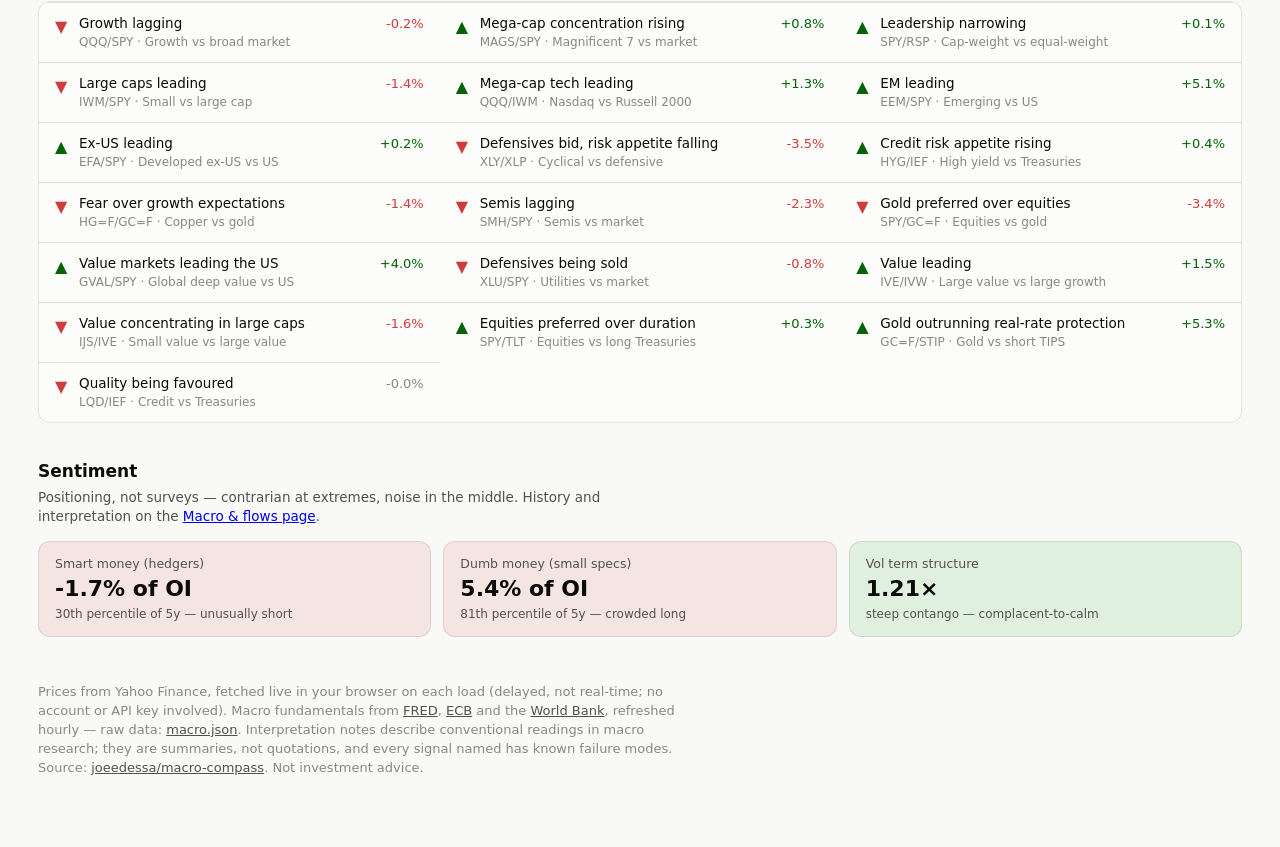
==== commit 004cdedd: "Measure what each moving average is worth, instead of asserting it Asked for a page explaining how t" ====
--- a/docs/index.html
+++ b/docs/index.html
@@ -12,12 +12,12 @@
 <meta name="theme-color" content="#0f1b2d">
 <meta name="description" content="Macro morning read: regime, relative strength and global markets from official and live sources.">
 <link rel="manifest" href="site.webmanifest">
-<link rel="stylesheet" href="styles.css?v=20260905e">
-<link rel="stylesheet" href="mobile.css?v=20260905e">
-<script src="mobile.js?v=20260905e" defer></script>
-<script src="pricefloor.js?v=20260905e"></script>
-<script src="quotes.js?v=20260905e"></script>
-<script src="links.js?v=20260905e"></script>
+<link rel="stylesheet" href="styles.css?v=20260905f">
+<link rel="stylesheet" href="mobile.css?v=20260905f">
+<script src="mobile.js?v=20260905f" defer></script>
+<script src="pricefloor.js?v=20260905f"></script>
+<script src="quotes.js?v=20260905f"></script>
+<script src="links.js?v=20260905f"></script>
 </head>
 <body>
 <div class="wrap">
@@ -93,8 +93,8 @@
 </div>
 <!-- Bump ?v= whenever these change: the Pages CDN and browsers cache them
      aggressively, and a stale app.js against a fresh page is a silent failure. -->
-<script src="info.js?v=20260905e"></script>
-<script src="universe.js?v=20260905e"></script>
-<script src="app.js?v=20260905e"></script>
+<script src="info.js?v=20260905f"></script>
+<script src="universe.js?v=20260905f"></script>
+<script src="app.js?v=20260905f"></script>
 </body>
 </html>
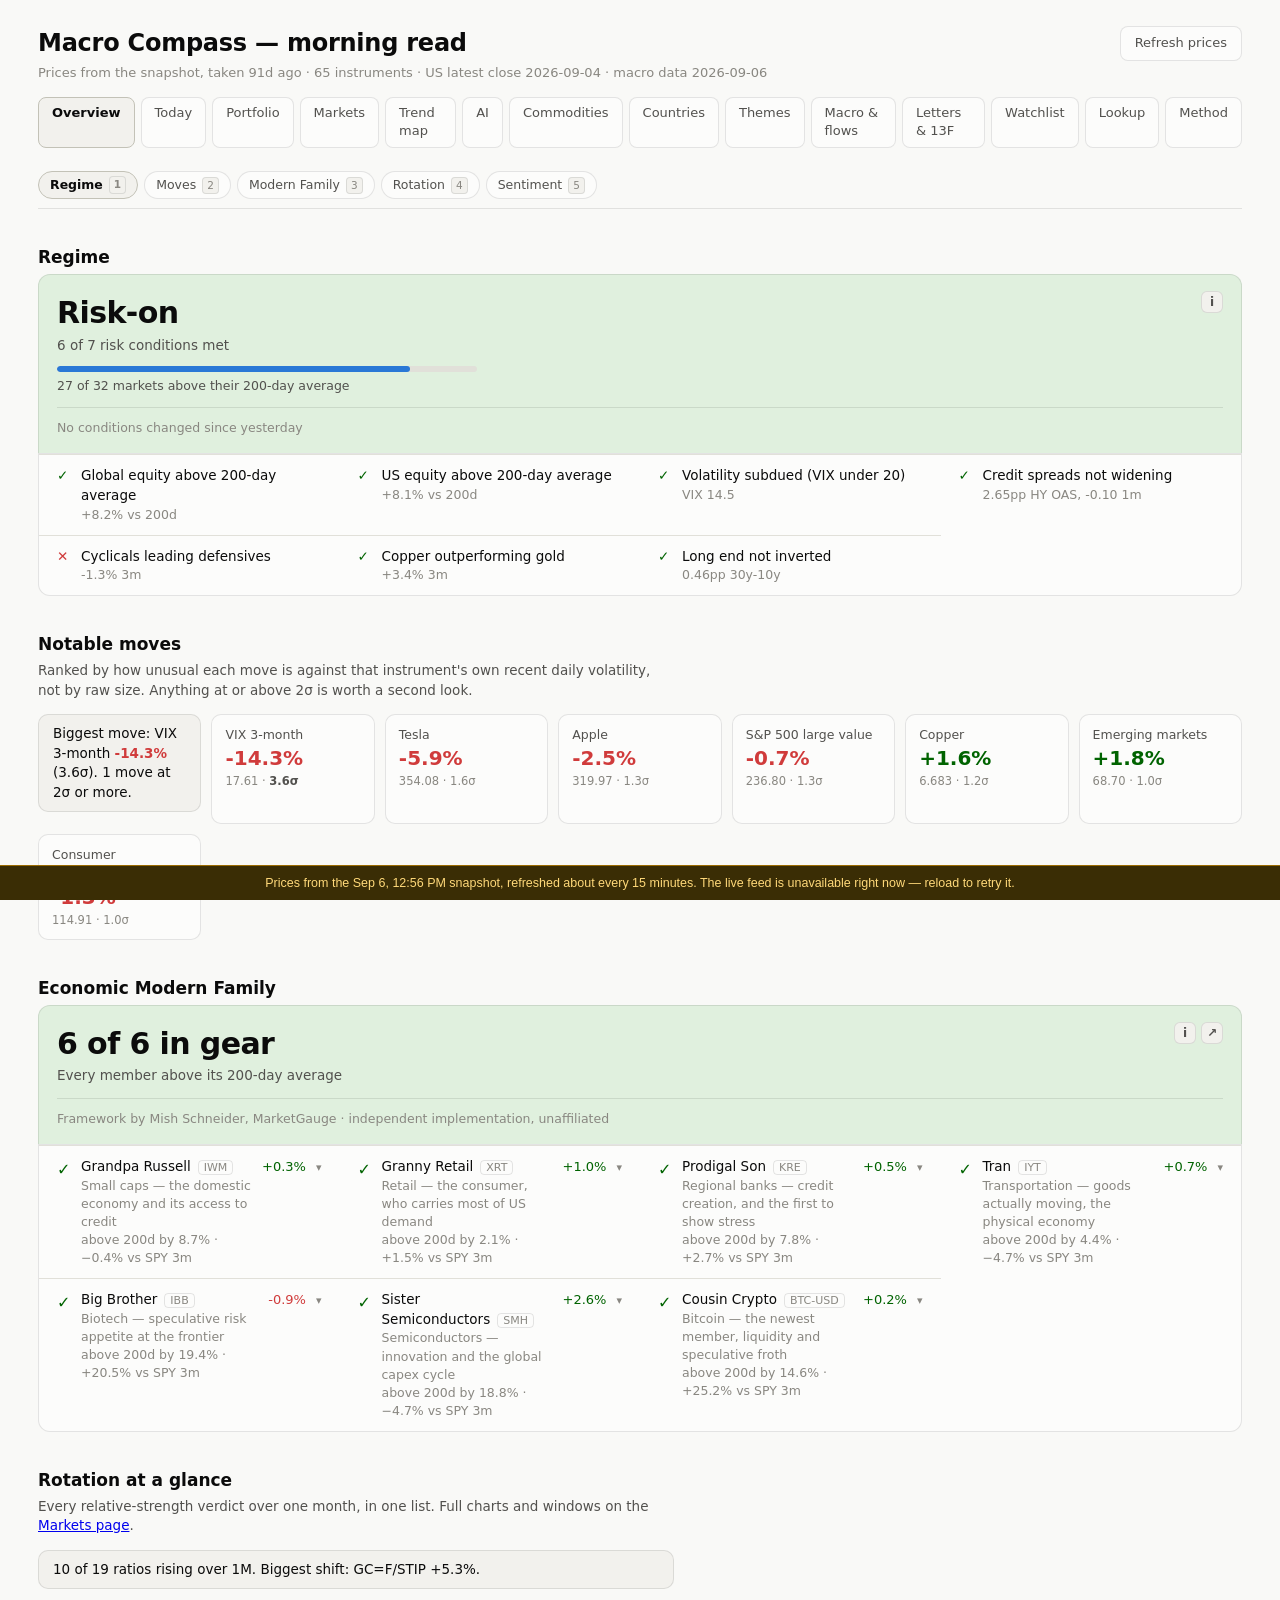
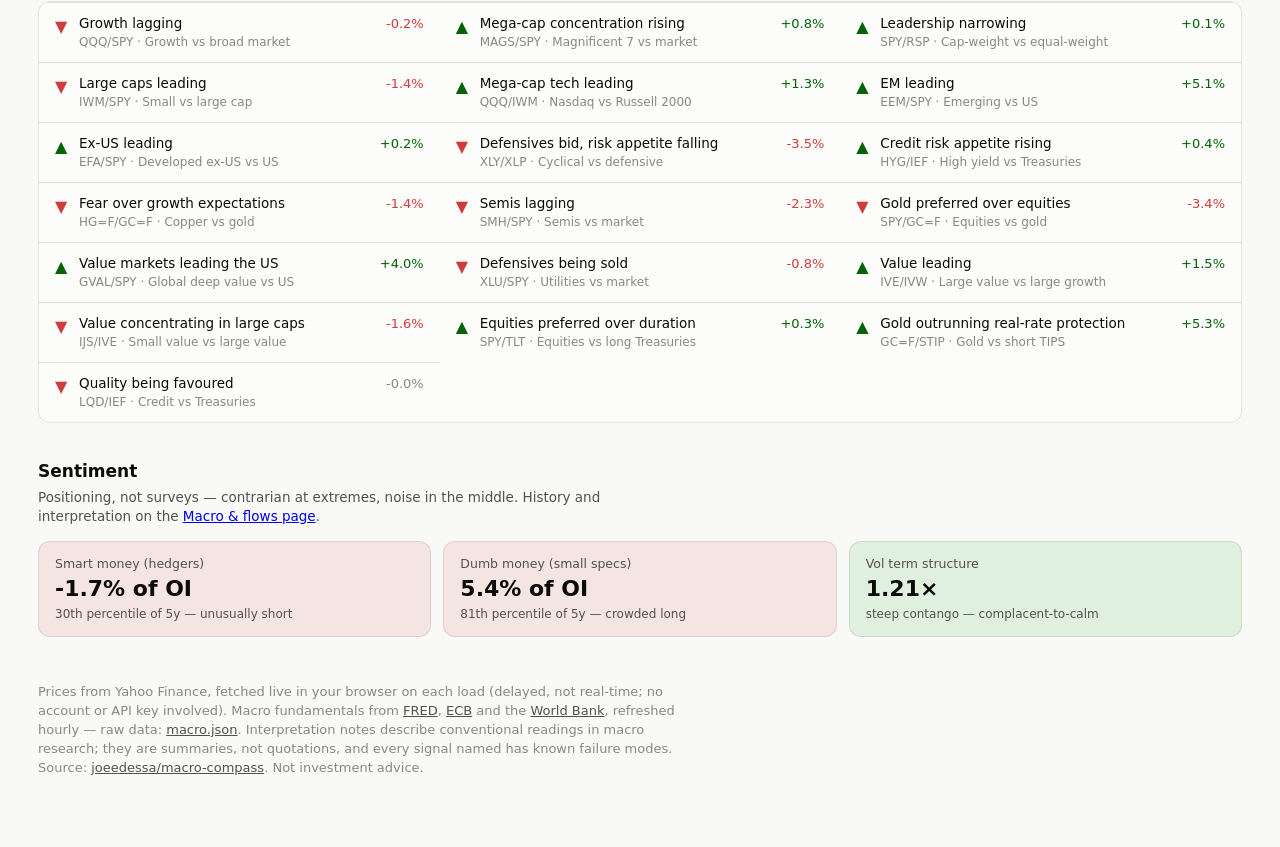
==== commit fc75424f: "Make the moving-average measurements reproducible and dated "Tomorrow all the bars will be outdated"" ====
--- a/docs/index.html
+++ b/docs/index.html
@@ -12,12 +12,12 @@
 <meta name="theme-color" content="#0f1b2d">
 <meta name="description" content="Macro morning read: regime, relative strength and global markets from official and live sources.">
 <link rel="manifest" href="site.webmanifest">
-<link rel="stylesheet" href="styles.css?v=20260905f">
-<link rel="stylesheet" href="mobile.css?v=20260905f">
-<script src="mobile.js?v=20260905f" defer></script>
-<script src="pricefloor.js?v=20260905f"></script>
-<script src="quotes.js?v=20260905f"></script>
-<script src="links.js?v=20260905f"></script>
+<link rel="stylesheet" href="styles.css?v=20260906b">
+<link rel="stylesheet" href="mobile.css?v=20260906b">
+<script src="mobile.js?v=20260906b" defer></script>
+<script src="pricefloor.js?v=20260906b"></script>
+<script src="quotes.js?v=20260906b"></script>
+<script src="links.js?v=20260906b"></script>
 </head>
 <body>
 <div class="wrap">
@@ -93,8 +93,8 @@
 </div>
 <!-- Bump ?v= whenever these change: the Pages CDN and browsers cache them
      aggressively, and a stale app.js against a fresh page is a silent failure. -->
-<script src="info.js?v=20260905f"></script>
-<script src="universe.js?v=20260905f"></script>
-<script src="app.js?v=20260905f"></script>
+<script src="info.js?v=20260906b"></script>
+<script src="universe.js?v=20260906b"></script>
+<script src="app.js?v=20260906b"></script>
 </body>
 </html>
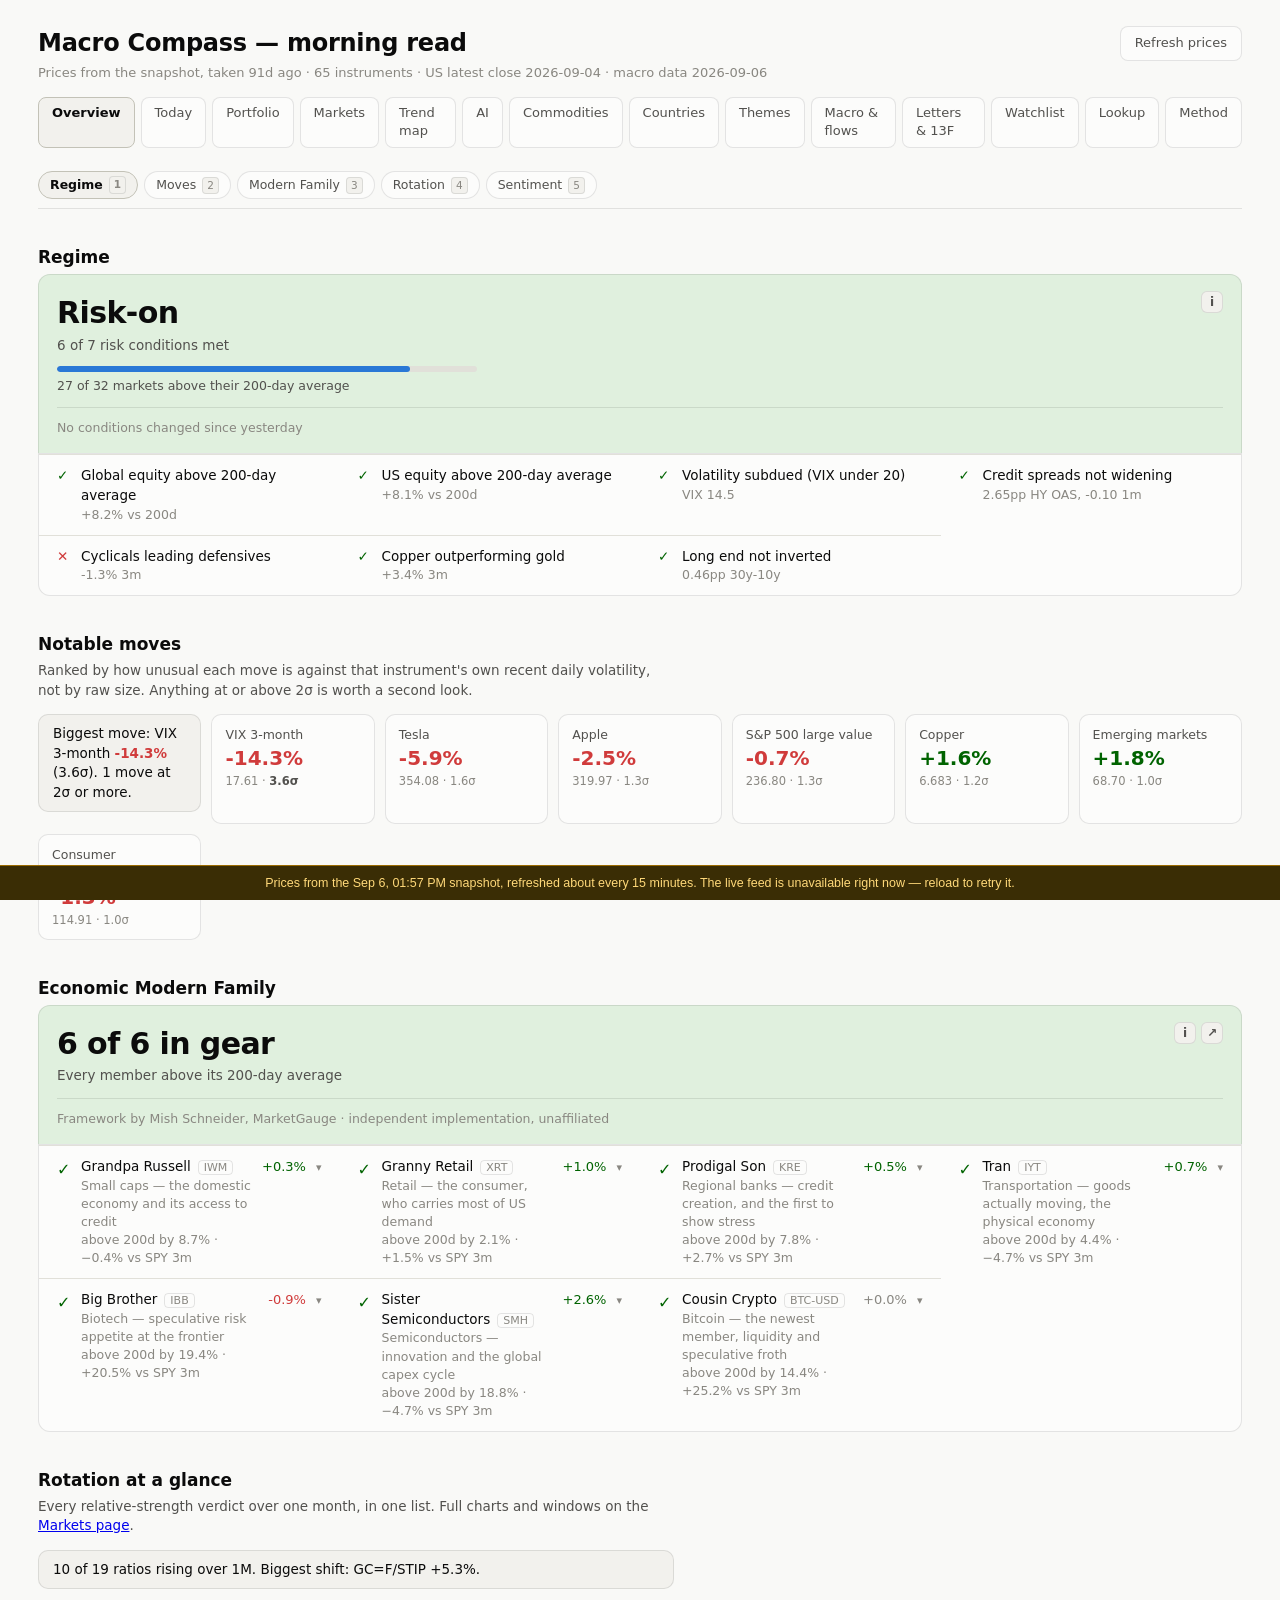
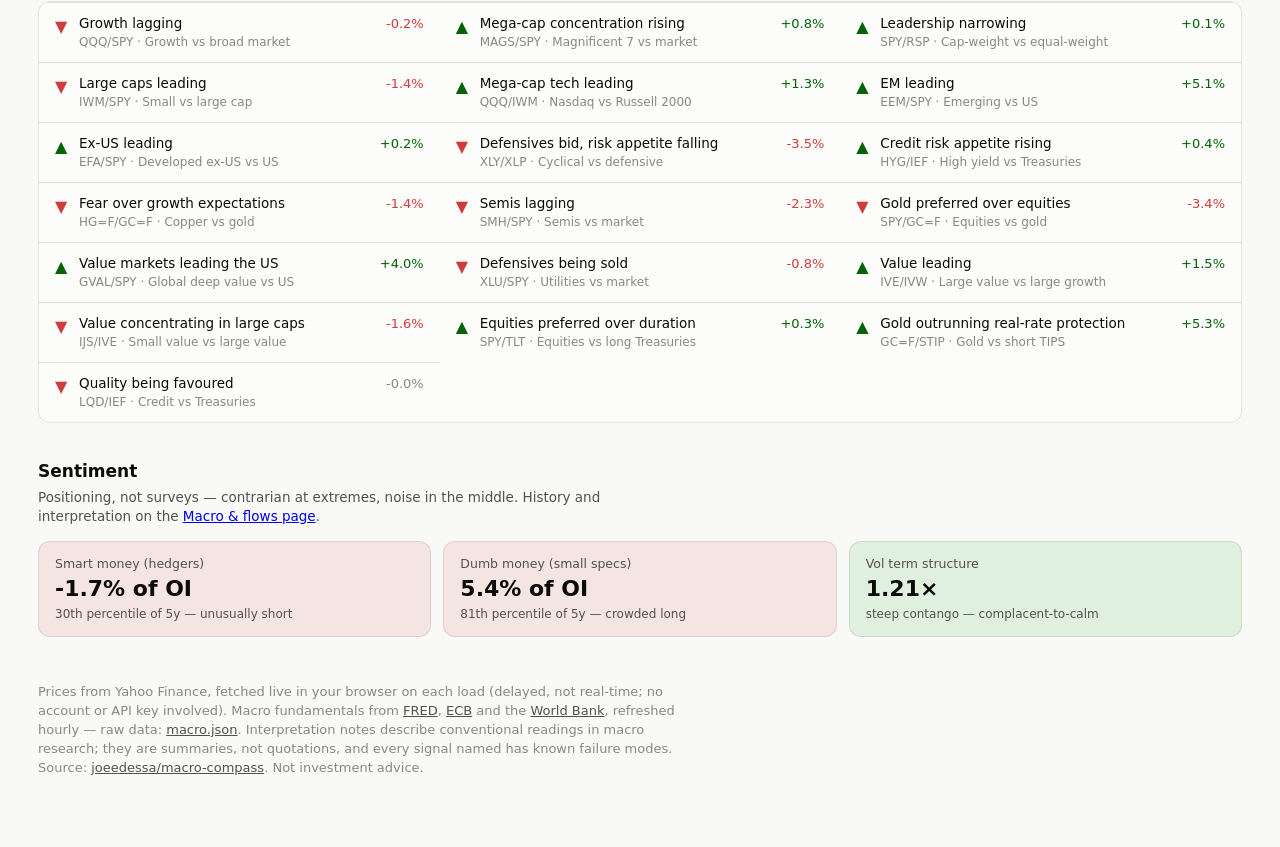
==== commit 8d78c2ef: "Six new setups, and negations on the eight breakouts that had none Additions: Compass Pathways (CMPS" ====
--- a/docs/index.html
+++ b/docs/index.html
@@ -12,12 +12,12 @@
 <meta name="theme-color" content="#0f1b2d">
 <meta name="description" content="Macro morning read: regime, relative strength and global markets from official and live sources.">
 <link rel="manifest" href="site.webmanifest">
-<link rel="stylesheet" href="styles.css?v=20260906b">
-<link rel="stylesheet" href="mobile.css?v=20260906b">
-<script src="mobile.js?v=20260906b" defer></script>
-<script src="pricefloor.js?v=20260906b"></script>
-<script src="quotes.js?v=20260906b"></script>
-<script src="links.js?v=20260906b"></script>
+<link rel="stylesheet" href="styles.css?v=20260906c">
+<link rel="stylesheet" href="mobile.css?v=20260906c">
+<script src="mobile.js?v=20260906c" defer></script>
+<script src="pricefloor.js?v=20260906c"></script>
+<script src="quotes.js?v=20260906c"></script>
+<script src="links.js?v=20260906c"></script>
 </head>
 <body>
 <div class="wrap">
@@ -93,8 +93,8 @@
 </div>
 <!-- Bump ?v= whenever these change: the Pages CDN and browsers cache them
      aggressively, and a stale app.js against a fresh page is a silent failure. -->
-<script src="info.js?v=20260906b"></script>
-<script src="universe.js?v=20260906b"></script>
-<script src="app.js?v=20260906b"></script>
+<script src="info.js?v=20260906c"></script>
+<script src="universe.js?v=20260906c"></script>
+<script src="app.js?v=20260906c"></script>
 </body>
 </html>
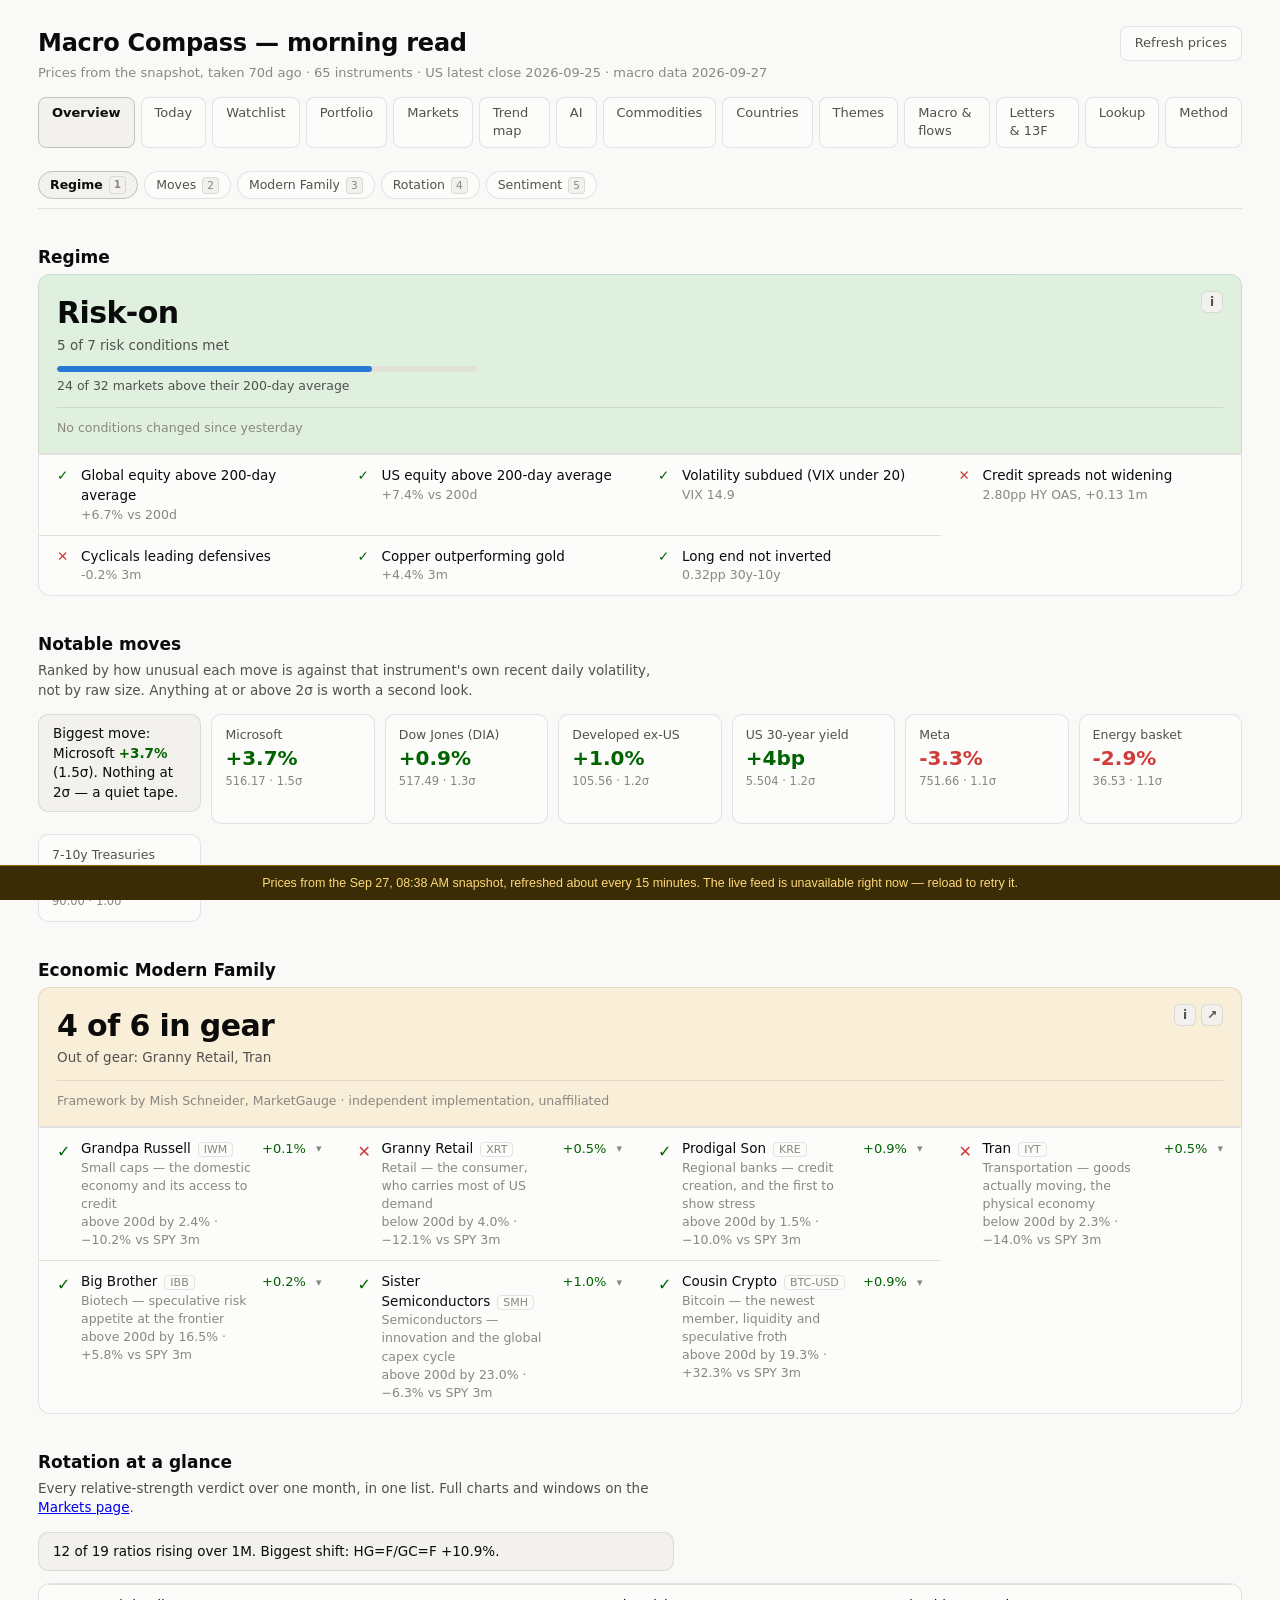
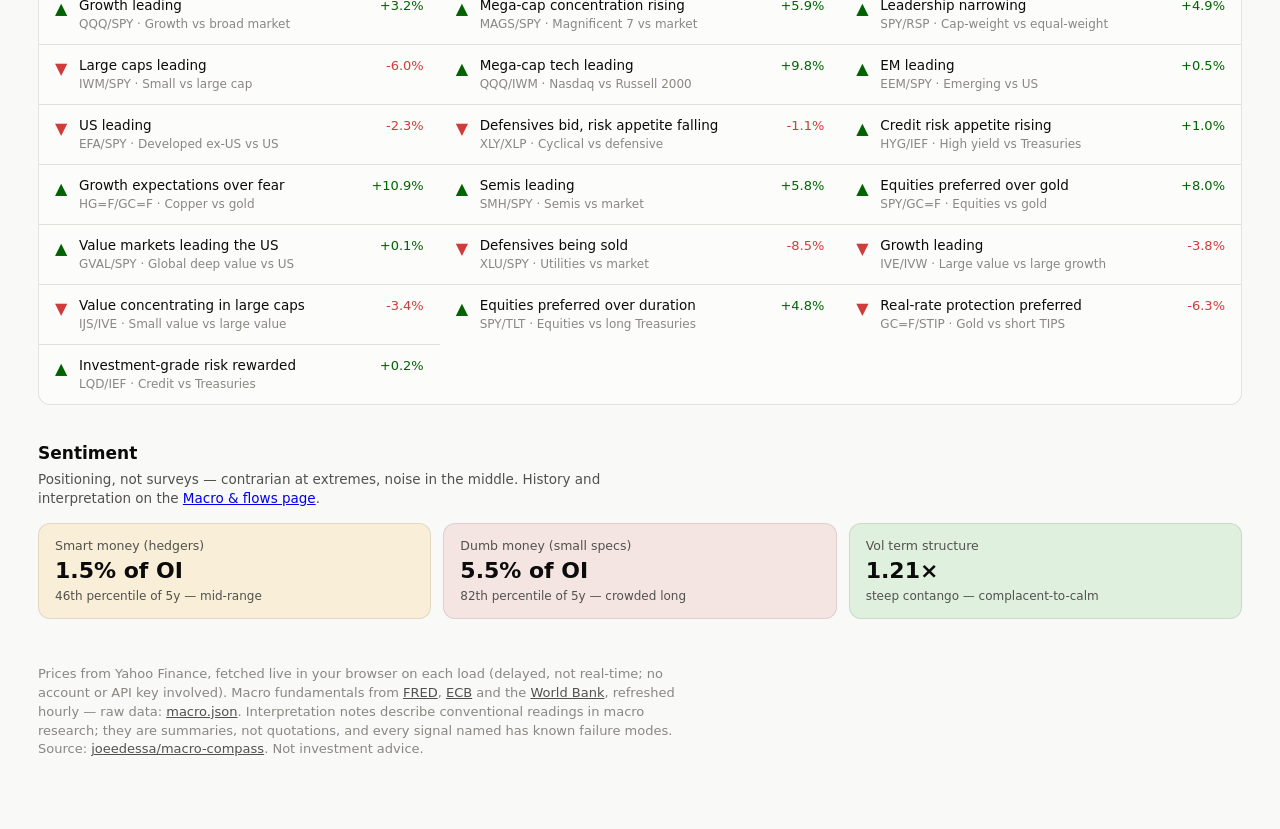
==== commit 43595444: "Six setups, dividend flags out of the setup list, watchlist after Today Taiwan Fund (TWN, 4-month H&" ====
--- a/docs/index.html
+++ b/docs/index.html
@@ -12,12 +12,12 @@
 <meta name="theme-color" content="#0f1b2d">
 <meta name="description" content="Macro morning read: regime, relative strength and global markets from official and live sources.">
 <link rel="manifest" href="site.webmanifest">
-<link rel="stylesheet" href="styles.css?v=20260906c">
-<link rel="stylesheet" href="mobile.css?v=20260906c">
-<script src="mobile.js?v=20260906c" defer></script>
-<script src="pricefloor.js?v=20260906c"></script>
-<script src="quotes.js?v=20260906c"></script>
-<script src="links.js?v=20260906c"></script>
+<link rel="stylesheet" href="styles.css?v=20260927a">
+<link rel="stylesheet" href="mobile.css?v=20260927a">
+<script src="mobile.js?v=20260927a" defer></script>
+<script src="pricefloor.js?v=20260927a"></script>
+<script src="quotes.js?v=20260927a"></script>
+<script src="links.js?v=20260927a"></script>
 </head>
 <body>
 <div class="wrap">
@@ -31,6 +31,7 @@
   <nav class="pages">
     <a href="./" class="here">Overview</a>
     <a href="tape.html">Today</a>
+    <a href="watch.html">Watchlist</a>
     <a href="portfolio.html">Portfolio</a>
     <a href="markets.html">Markets</a>
     <a href="trend.html">Trend map</a>
@@ -40,7 +41,6 @@
     <a href="themes.html">Themes</a>
     <a href="macro.html">Macro &amp; flows</a>
     <a href="letters.html">Letters &amp; 13F</a>
-    <a href="watch.html">Watchlist</a>
     <a href="lookup.html">Lookup</a>
     <a href="method.html">Method</a>
   </nav>
@@ -93,8 +93,8 @@
 </div>
 <!-- Bump ?v= whenever these change: the Pages CDN and browsers cache them
      aggressively, and a stale app.js against a fresh page is a silent failure. -->
-<script src="info.js?v=20260906c"></script>
-<script src="universe.js?v=20260906c"></script>
-<script src="app.js?v=20260906c"></script>
+<script src="info.js?v=20260927a"></script>
+<script src="universe.js?v=20260927a"></script>
+<script src="app.js?v=20260927a"></script>
 </body>
 </html>
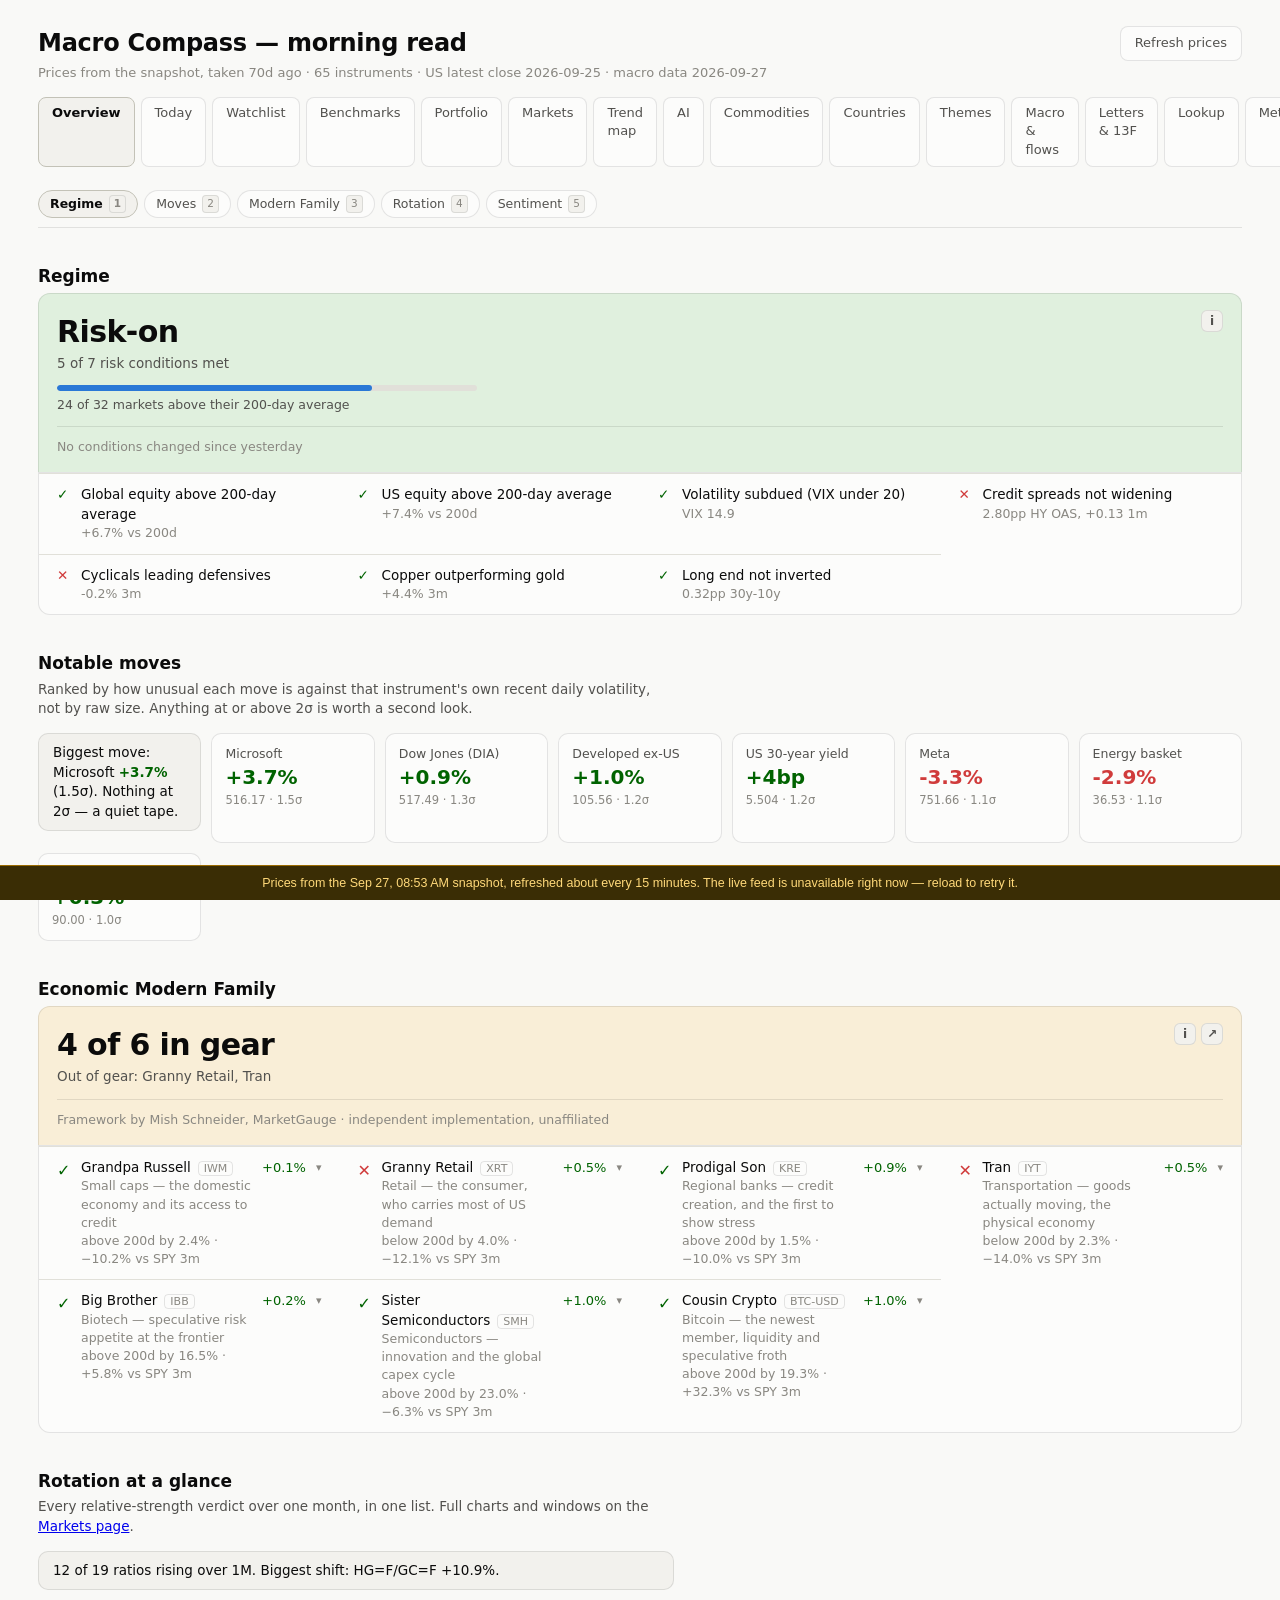
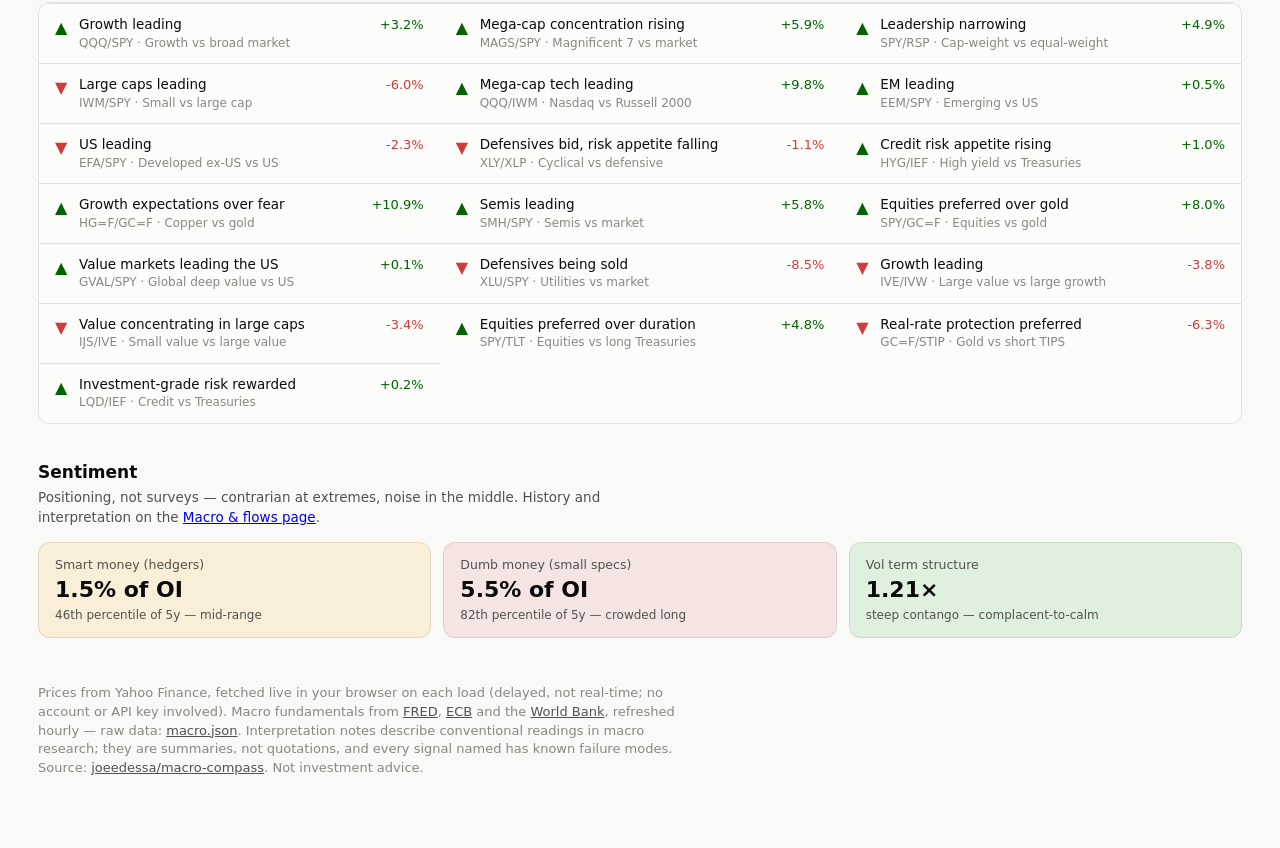
==== commit 225c5892: "A Benchmarks page for the weekly global markets review Thirty-five instruments from the Part I revie" ====
--- a/docs/index.html
+++ b/docs/index.html
@@ -32,6 +32,7 @@
     <a href="./" class="here">Overview</a>
     <a href="tape.html">Today</a>
     <a href="watch.html">Watchlist</a>
+    <a href="benchmarks.html">Benchmarks</a>
     <a href="portfolio.html">Portfolio</a>
     <a href="markets.html">Markets</a>
     <a href="trend.html">Trend map</a>
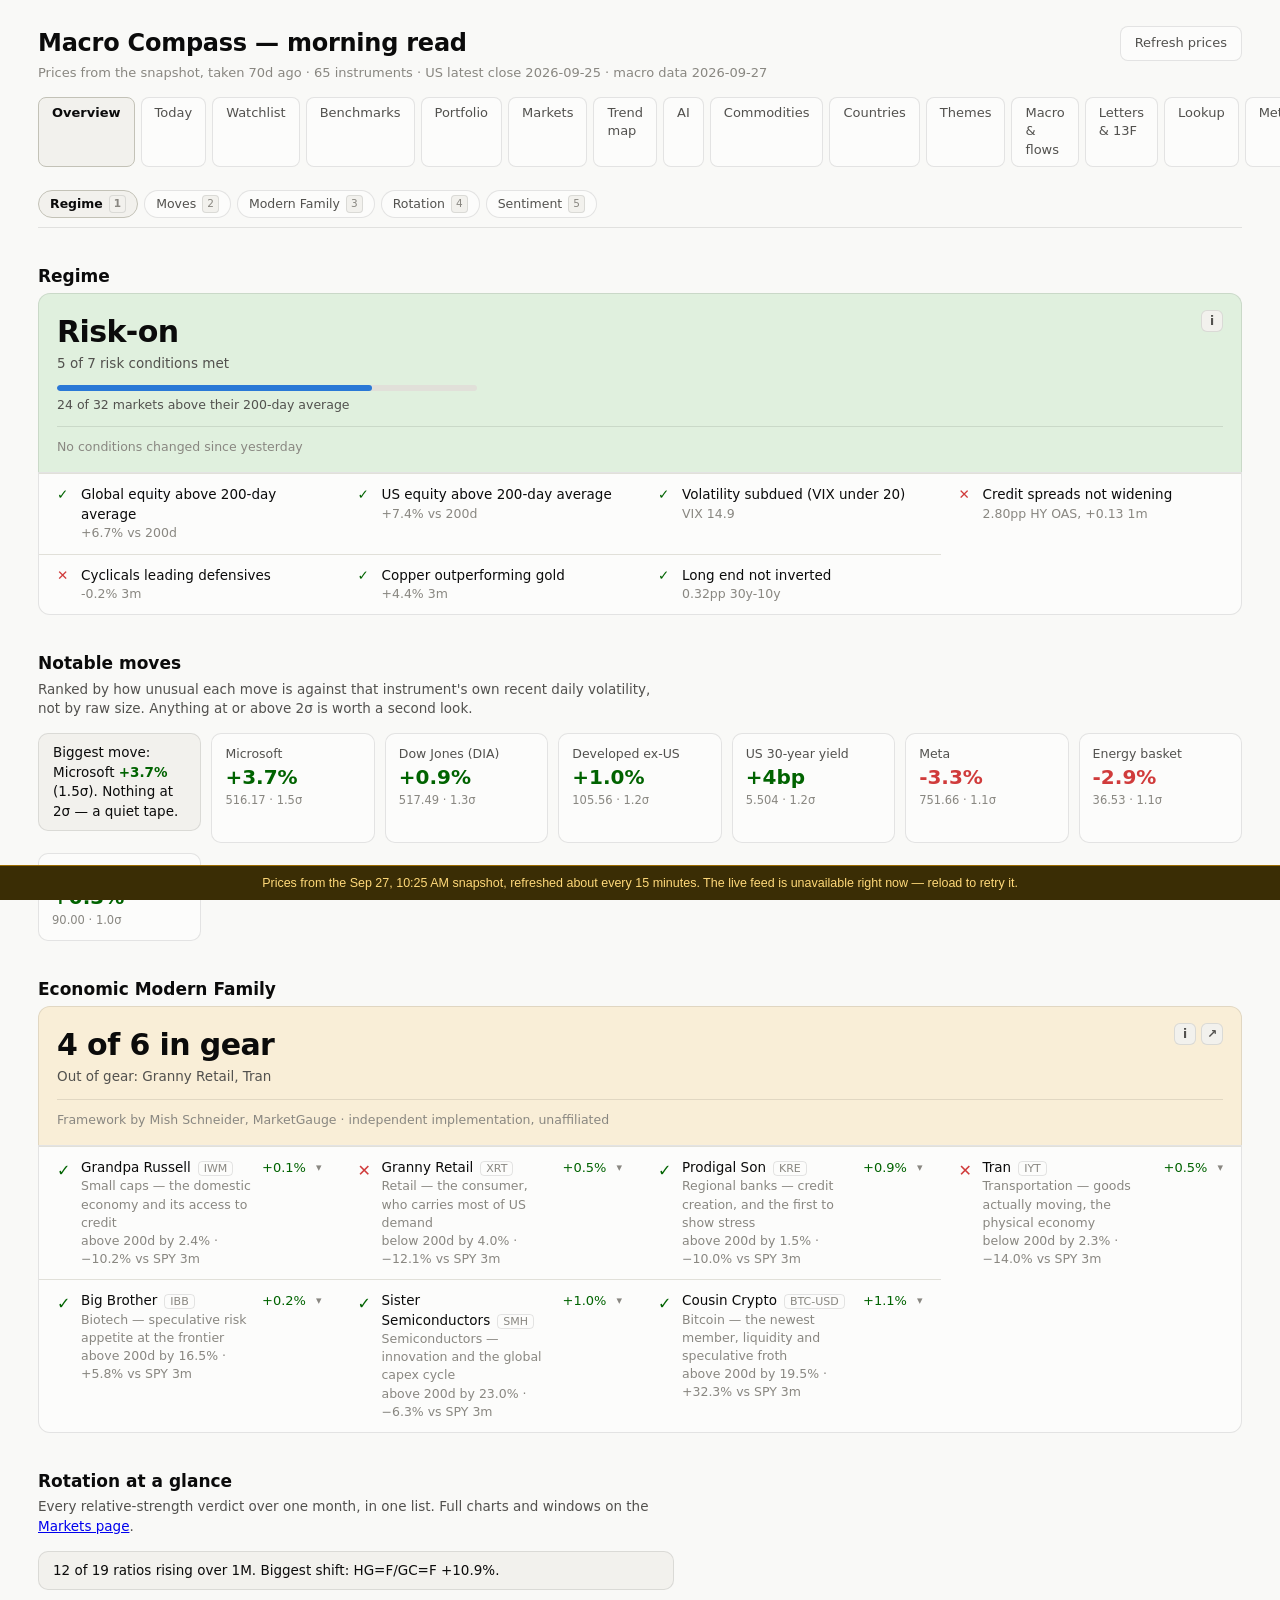
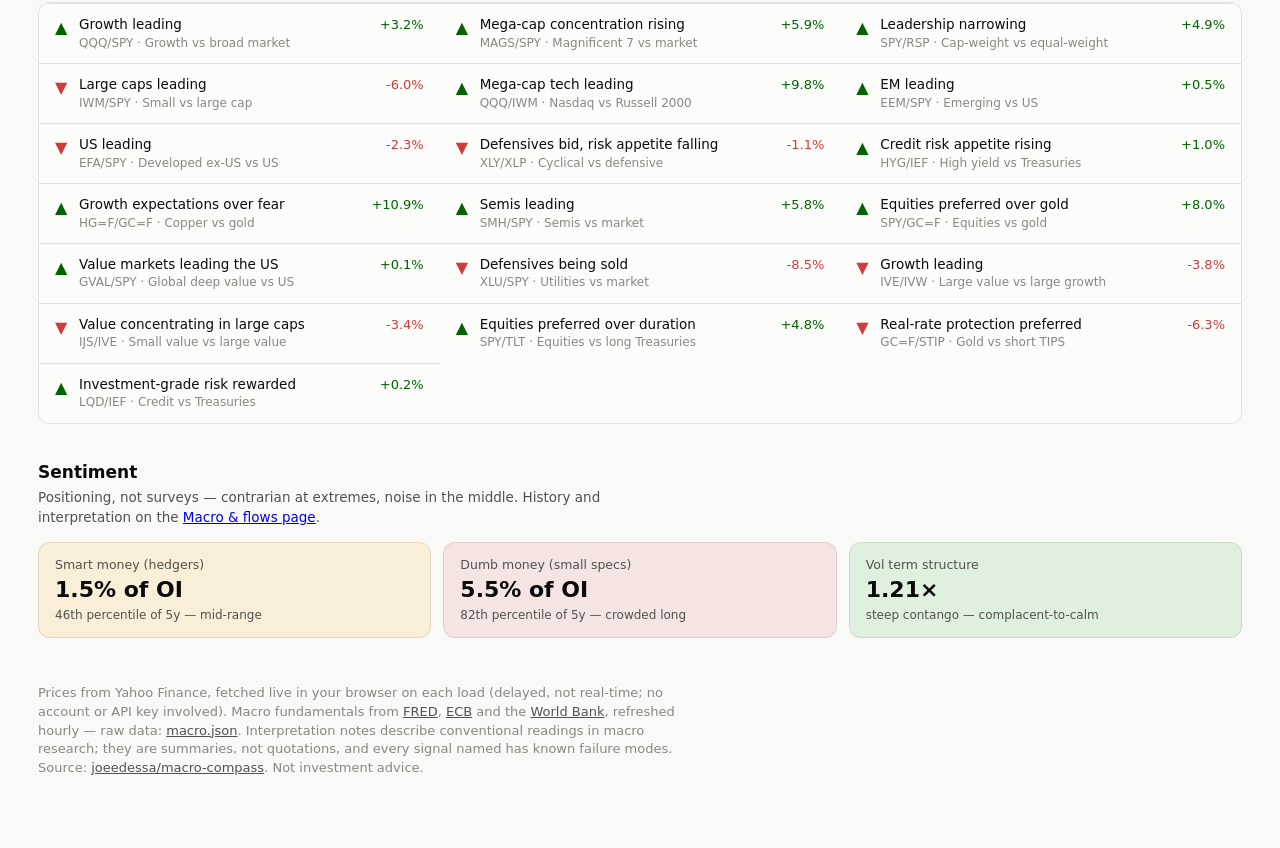
==== commit 5c21f2b2: "Benchmarks is the watchlist, pointed at a second file Asked for a page in the watchlist's format and" ====
--- a/docs/index.html
+++ b/docs/index.html
@@ -12,12 +12,12 @@
 <meta name="theme-color" content="#0f1b2d">
 <meta name="description" content="Macro morning read: regime, relative strength and global markets from official and live sources.">
 <link rel="manifest" href="site.webmanifest">
-<link rel="stylesheet" href="styles.css?v=20260927a">
-<link rel="stylesheet" href="mobile.css?v=20260927a">
-<script src="mobile.js?v=20260927a" defer></script>
-<script src="pricefloor.js?v=20260927a"></script>
-<script src="quotes.js?v=20260927a"></script>
-<script src="links.js?v=20260927a"></script>
+<link rel="stylesheet" href="styles.css?v=20260927b">
+<link rel="stylesheet" href="mobile.css?v=20260927b">
+<script src="mobile.js?v=20260927b" defer></script>
+<script src="pricefloor.js?v=20260927b"></script>
+<script src="quotes.js?v=20260927b"></script>
+<script src="links.js?v=20260927b"></script>
 </head>
 <body>
 <div class="wrap">
@@ -32,7 +32,7 @@
     <a href="./" class="here">Overview</a>
     <a href="tape.html">Today</a>
     <a href="watch.html">Watchlist</a>
-    <a href="benchmarks.html">Benchmarks</a>
+    <a href="watch.html?set=benchmarks">Benchmarks</a>
     <a href="portfolio.html">Portfolio</a>
     <a href="markets.html">Markets</a>
     <a href="trend.html">Trend map</a>
@@ -94,8 +94,8 @@
 </div>
 <!-- Bump ?v= whenever these change: the Pages CDN and browsers cache them
      aggressively, and a stale app.js against a fresh page is a silent failure. -->
-<script src="info.js?v=20260927a"></script>
-<script src="universe.js?v=20260927a"></script>
-<script src="app.js?v=20260927a"></script>
+<script src="info.js?v=20260927b"></script>
+<script src="universe.js?v=20260927b"></script>
+<script src="app.js?v=20260927b"></script>
 </body>
 </html>
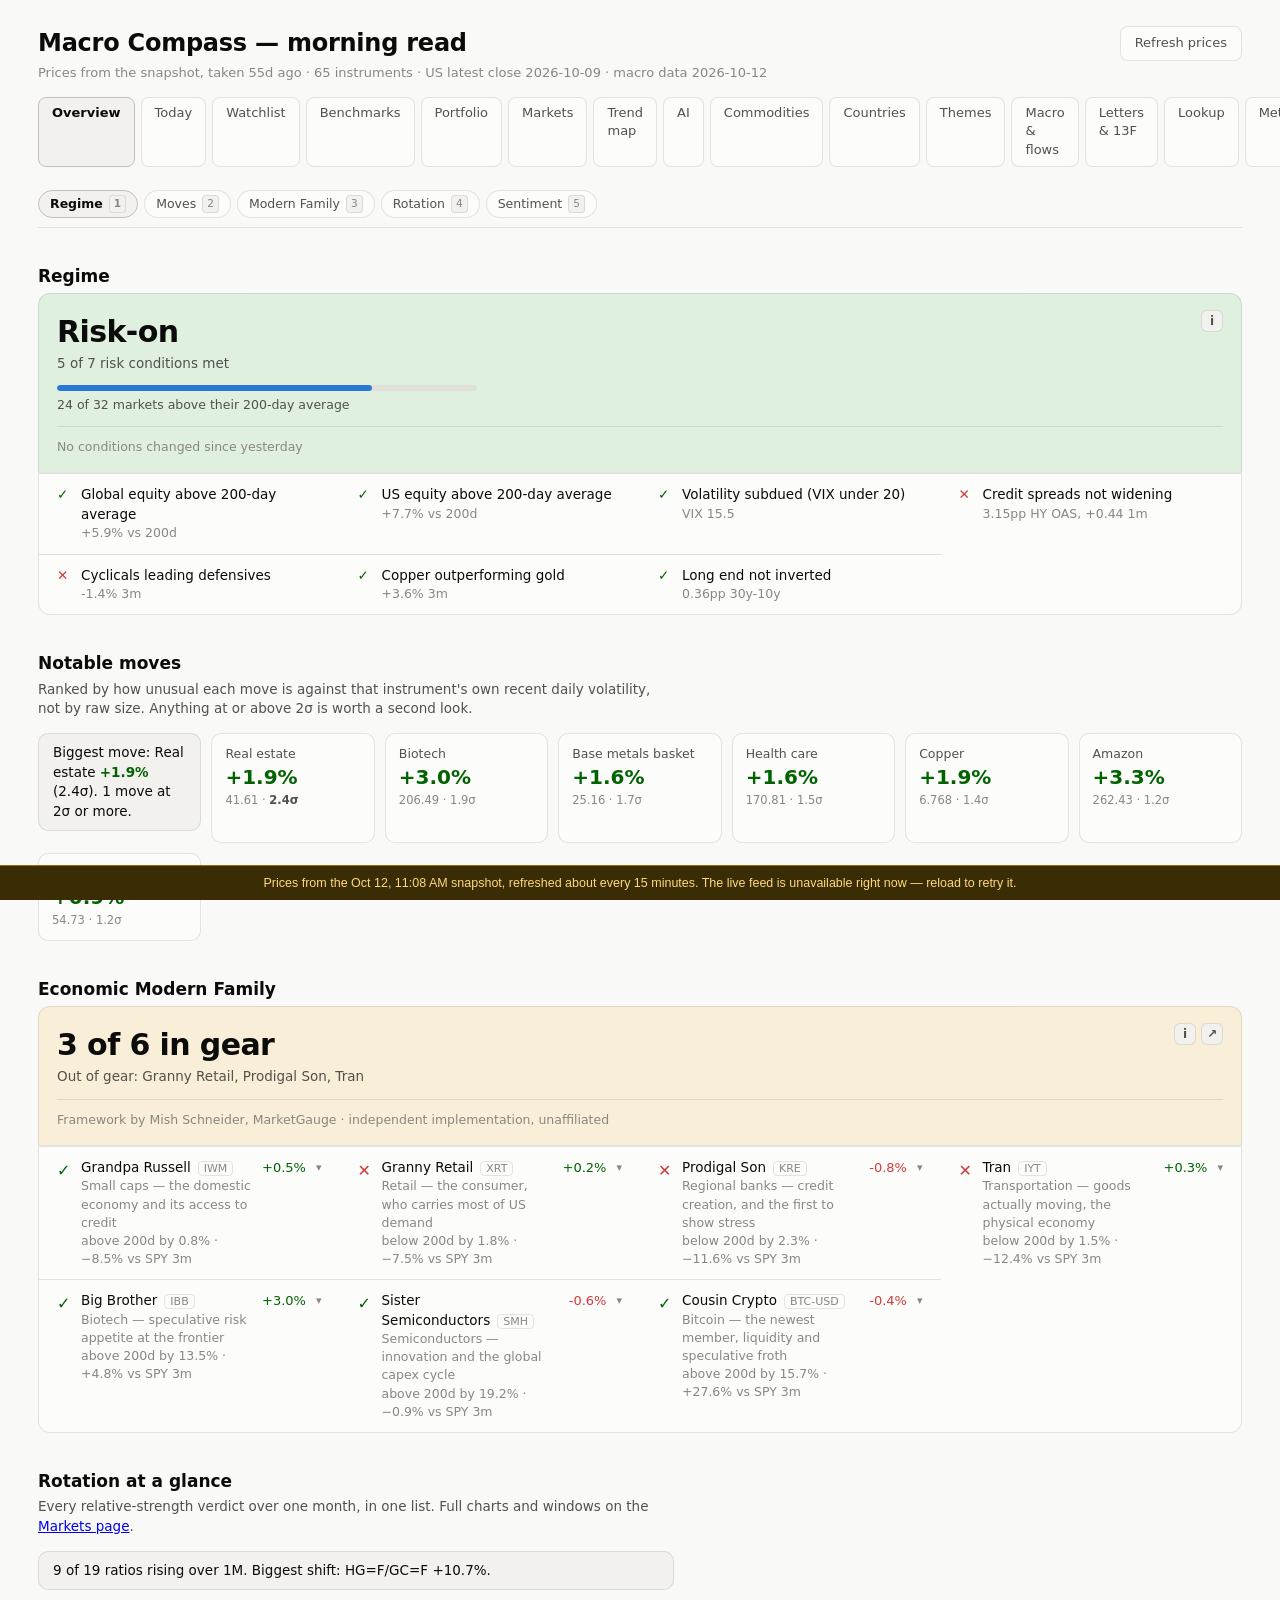
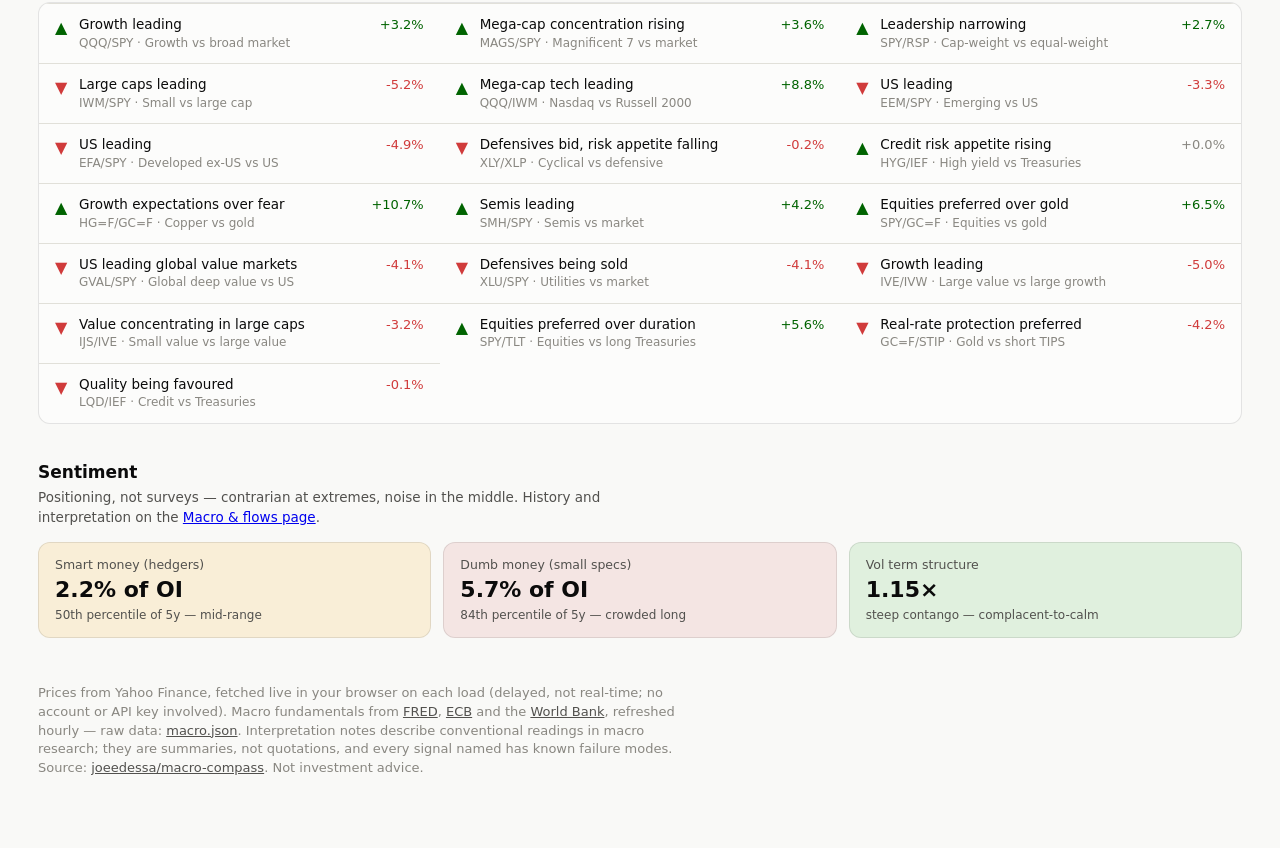
==== commit 7b2f1773: "Pages reload themselves when a newer version is deployed The Watchlist redesign was twice reported m" ====
--- a/docs/index.html
+++ b/docs/index.html
@@ -14,7 +14,7 @@
 <link rel="manifest" href="site.webmanifest">
 <link rel="stylesheet" href="styles.css?v=20260927b">
 <link rel="stylesheet" href="mobile.css?v=20260927b">
-<script src="mobile.js?v=20260927b" defer></script>
+<script src="mobile.js?v=20261012a" defer></script>
 <script src="pricefloor.js?v=20260927b"></script>
 <script src="quotes.js?v=20260927b"></script>
 <script src="links.js?v=20260927b"></script>
